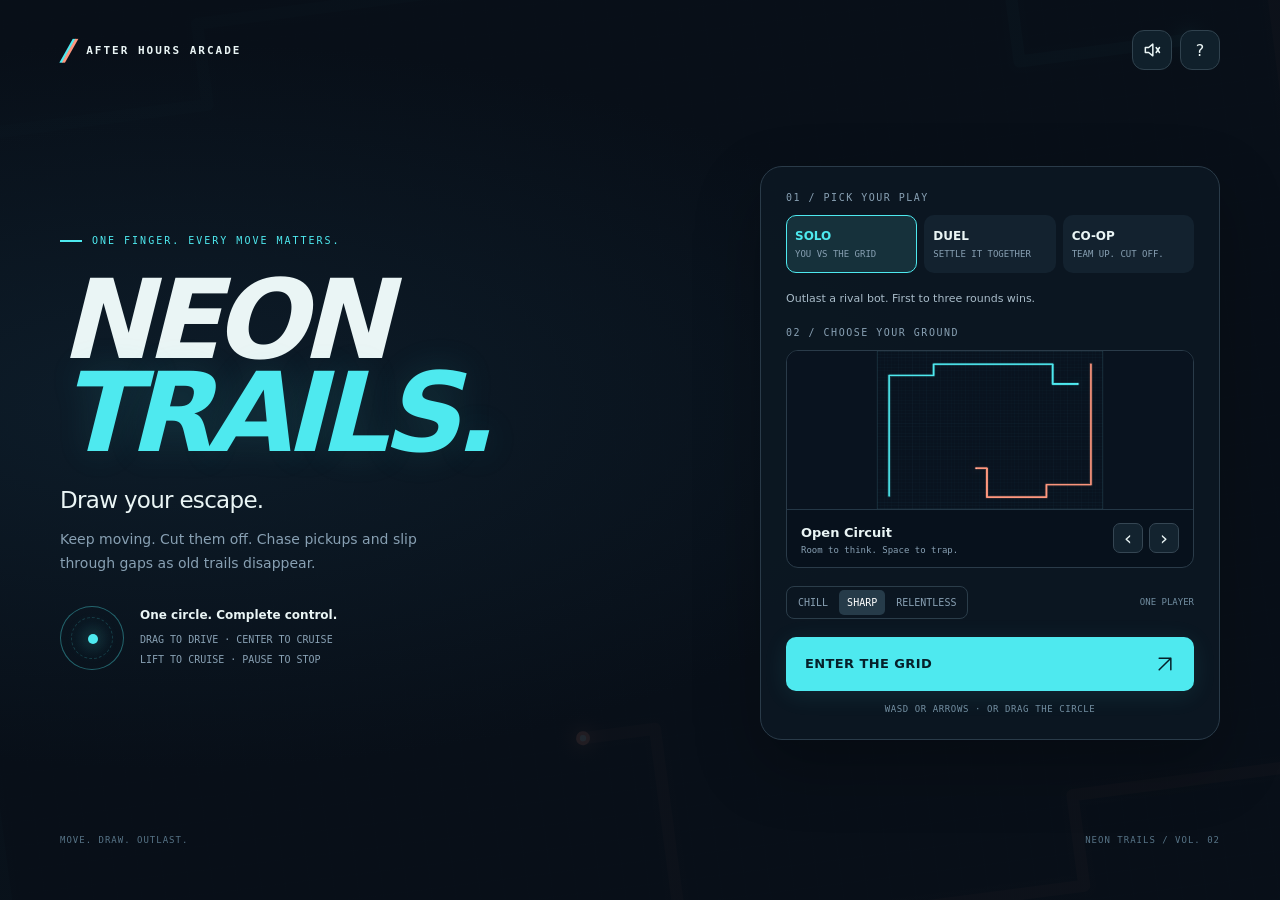
==== index.html @ 80fa31b5 "Replace waiting with continuous movement, finite trails and pickups Cruise at a nonzero minimum spee" ====
<!doctype html>
<html lang="en">
<head>
<meta charset="utf-8">
<meta name="viewport" content="width=device-width, initial-scale=1, viewport-fit=cover">
<meta name="theme-color" content="#080f18">
<meta name="apple-mobile-web-app-capable" content="yes">
<meta name="apple-mobile-web-app-status-bar-style" content="black-translucent">
<meta name="description" content="Draw your escape. One-finger neon trail battles for solo, face-to-face duels, and local co-op.">
<title>Neon Trails</title>
<style>
:root{color-scheme:dark;--bg:#080f18;--panel:#0c1723;--line:#243746;--ink:#eaf5f5;--muted:#88a0b3;--cyan:#4ee9ef;--coral:#ff977e;--mono:ui-monospace,SFMono-Regular,Consolas,monospace;--sans:Inter,ui-sans-serif,system-ui,-apple-system,BlinkMacSystemFont,"Segoe UI",sans-serif}
*{box-sizing:border-box}html,body{margin:0;width:100%;height:100%;overflow:hidden;overscroll-behavior:none;background:var(--bg);color:var(--ink);font-family:var(--sans)}button,input{font:inherit}button{cursor:pointer;border:0;color:inherit;-webkit-tap-highlight-color:transparent}button:focus-visible,input:focus-visible{outline:2px solid white;outline-offset:5px}button:disabled{cursor:default;opacity:.5}[hidden]{display:none!important}button svg{width:20px;height:20px;fill:none;stroke:currentColor;stroke-width:1.8;stroke-linecap:round;stroke-linejoin:round}#scene{position:fixed;inset:0;width:100%;height:100%;touch-action:none}#game,#game *,#scene{-webkit-user-select:none;user-select:none;-webkit-touch-callout:none}#game{position:fixed;inset:0;touch-action:none;pointer-events:none}button{touch-action:manipulation}.menu{position:fixed;inset:0;overflow:auto;padding:30px max(28px,calc((100vw - 1160px)/2));background:radial-gradient(ellipse at 13% 45%,#15314466,transparent 52%),linear-gradient(120deg,#080f18f5,#080f18d9)}.topbar,.brand,.top-actions,.row{display:flex;align-items:center;justify-content:space-between}.brand{justify-content:flex-start;gap:12px;font:600 11px var(--mono);letter-spacing:2px}.mark{display:inline-flex;color:var(--cyan);font:900 29px var(--sans);font-style:italic;letter-spacing:-8px;margin-right:9px}.mark i{color:var(--coral);font-style:inherit}.icon-button{width:40px;height:40px;display:grid;place-items:center;background:#10202b;border:1px solid #30424e;border-radius:12px}.top-actions{gap:8px}.menu-grid{display:grid;grid-template-columns:1fr 460px;gap:70px;align-items:center;min-height:calc(100dvh - 135px);padding:34px 0}.eyebrow{font:10px var(--mono);letter-spacing:2px;color:var(--cyan);display:flex;align-items:center;gap:10px}.eyebrow:before{content:"";width:22px;height:2px;background:currentColor}.intro h1{font-size:clamp(70px,8.6vw,116px);line-height:.84;letter-spacing:-7px;font-weight:900;font-style:italic;margin:28px 0}.intro h1 span{display:block;color:var(--cyan);text-shadow:0 0 36px #3ecfd322}.intro .lead{font-size:23px;letter-spacing:-.7px;margin:28px 0 12px}.intro .description{color:var(--muted);max-width:360px;font-size:14px;line-height:1.75}.control-lesson{margin-top:30px;display:flex;align-items:center;gap:16px}.mini-pad{width:64px;height:64px;position:relative;border:1px solid #4ee9ef60;border-radius:50%;background:radial-gradient(circle,#4ee9ef0a 20%,transparent 60%)}.mini-pad:before{content:"";position:absolute;inset:10px;border:1px dashed #4ee9ef30;border-radius:50%}.mini-pad:after{content:"";position:absolute;left:27px;top:27px;width:10px;height:10px;background:var(--cyan);box-shadow:0 0 15px #4ee9ef66;border-radius:50%}.control-lesson strong{display:block;font-size:12px;font-weight:600;margin-bottom:6px}.control-lesson span{font:10px var(--mono);color:var(--muted);line-height:1.6}.setup{border:1px solid #2a3b49;background:#0c1823d9;border-radius:22px;padding:25px;box-shadow:0 25px 65px #0004}.section-label{font:10px var(--mono);letter-spacing:1.5px;color:var(--muted);margin:0 0 12px}.modes{display:grid;grid-template-columns:repeat(3,1fr);gap:7px}.mode{padding:13px 8px;border-radius:10px;background:#13222f;border:1px solid transparent;text-align:left}.mode b{display:block;font-size:12px}.mode small{display:block;font:9px var(--mono);color:var(--muted);margin-top:6px}.mode[aria-pressed=true]{border-color:var(--cyan);background:#16313b}.mode[aria-pressed=true] b{color:var(--cyan)}.mode-description{height:31px;display:flex;align-items:center;color:#a9bcc9;font-size:11px;margin:10px 0 13px}.arena-card{border:1px solid #2a3b49;border-radius:12px;overflow:hidden;background:#07111c}.arena-preview{display:block;width:100%;height:158px}.arena-caption{border-top:1px solid #243746;padding:12px 14px;display:flex;align-items:center;justify-content:space-between}.arena-caption b{font-size:13px}.arena-caption small{display:block;font:9px var(--mono);color:var(--muted);margin-top:4px}.arena-nav{display:flex;gap:6px}.arena-nav button{width:30px;height:30px;border-radius:7px;border:1px solid #354653;background:#13232f;font-size:20px}.options{display:flex;align-items:center;justify-content:space-between;gap:12px;margin:18px 0}.options label{font:10px var(--mono);color:#b5c4cd;display:flex;align-items:center;gap:7px}.options input{accent-color:var(--cyan);width:16px;height:16px}.difficulty{display:flex;gap:3px;border:1px solid #2b3d4a;border-radius:8px;padding:3px}.difficulty button{padding:7px 8px;background:transparent;color:var(--muted);border-radius:5px;font:10px var(--mono)}.difficulty button[aria-pressed=true]{background:#263b49;color:white}.launch{width:100%;display:flex;align-items:center;justify-content:space-between;background:var(--cyan);color:#06202a;padding:17px 19px;border-radius:10px;font-size:13px;font-weight:800;letter-spacing:.4px;box-shadow:0 4px 25px #4ee9ef18}.launch:hover{background:#8af7f7}.launch span:last-child{font-size:21px;line-height:1}.setup-foot{margin:13px 0 0;text-align:center;color:#7490a3;font:9px var(--mono);letter-spacing:.6px}.menu-footer{display:flex;justify-content:space-between;color:#577487;font:9px var(--mono);letter-spacing:1px;padding-bottom:8px}.player-panel{position:absolute;pointer-events:none;transform-origin:center center;color:var(--player)}.player-top{position:absolute;left:20px;right:20px;top:12px;display:flex;align-items:center;justify-content:space-between;height:27px}.player-tag{font:700 11px var(--mono);border:1px solid currentColor;border-radius:7px;padding:6px 8px;box-shadow:0 0 16px color-mix(in srgb,var(--player) 8%,transparent)}.round-label{font:9px var(--mono);letter-spacing:1px;color:#839aaa}.score{font:700 14px var(--mono);letter-spacing:5px;color:#dce9ec}.player-status{position:absolute;text-align:center;font:9px var(--mono);letter-spacing:1px;color:#839bab;width:100%;left:0}.pad{position:absolute;border-radius:50%;border:1.5px solid color-mix(in srgb,var(--player) 50%,transparent);background:radial-gradient(circle,color-mix(in srgb,var(--player) 9%,#08121d) 0%,#09141fdf 67%);touch-action:none;pointer-events:auto;box-shadow:0 0 20px #0005}.pad:before{content:"";position:absolute;inset:12%;border:1px dashed color-mix(in srgb,var(--player) 26%,transparent);border-radius:50%}.pad:after{content:"";position:absolute;inset:39%;border:1px solid #ffffff15;border-radius:50%;background:#ffffff05}.pad.held{border-color:var(--player);box-shadow:0 0 25px color-mix(in srgb,var(--player) 12%,transparent)}.knob{position:absolute;left:50%;top:50%;width:34%;height:34%;margin-left:-17%;margin-top:-17%;border-radius:50%;border:1px solid color-mix(in srgb,var(--player) 75%,white);background:color-mix(in srgb,var(--player) 16%,#101c27);box-shadow:inset 0 0 15px #ffffff06;pointer-events:none;z-index:2}.knob:after{content:"";position:absolute;inset:43%;border-radius:50%;background:var(--player);box-shadow:0 0 10px var(--player)}.pad-label{position:absolute;width:100%;left:0;text-align:center;font:8px var(--mono);letter-spacing:1.5px;color:#637f91}.game-toolbar{position:absolute;display:flex;gap:5px;transform:translate(-50%,-50%);z-index:8;pointer-events:auto;padding:4px;background:#080f18;border:1px solid #243440;border-radius:12px}.game-toolbar .icon-button{width:31px;height:31px;background:#0c1722;border:0;border-radius:8px}.game-toolbar svg{width:16px;height:16px}.round-message{position:absolute;left:8%;width:84%;text-align:center;transform:translateY(-50%);background:#08121df0;border:1px solid #29414f;border-radius:15px;padding:18px 10px;box-shadow:0 12px 40px #0009}.round-message small{font:9px var(--mono);color:#8fa9b8;letter-spacing:2px}.round-message h2{font-size:clamp(22px,4vw,40px);letter-spacing:-1px;font-style:italic;line-height:1.1;margin:11px 0 8px;text-transform:uppercase}.round-message p{color:#b4c5ce;font-size:11px;line-height:1.5;margin:0}.ready{position:absolute;left:50%;transform:translate(-50%,-50%);width:180px;max-width:80%;padding:14px 10px;border-radius:10px;background:var(--player);color:#081720;font:700 11px var(--mono);pointer-events:auto}.overlay{position:fixed;inset:0;background:#040a12cf;backdrop-filter:blur(12px);display:flex;align-items:center;justify-content:center;padding:20px;z-index:20}.dialog{max-width:450px;width:100%;max-height:94dvh;overflow:auto;border:1px solid #304451;border-radius:20px;background:#0e1b28;padding:30px;box-shadow:0 25px 100px #0008}.dialog .eyebrow{font-size:9px}.dialog h2{font-size:35px;letter-spacing:-1px;margin:17px 0;font-style:italic}.dialog p{font-size:13px;color:#a2b8c6;line-height:1.7}.dialog .launch{margin-top:18px}.secondary{width:100%;padding:13px;background:transparent;border:1px solid #344754;border-radius:9px;margin-top:10px;color:#c5d5dd;font-size:12px}.help-controls{display:grid;grid-template-columns:1fr 1fr;gap:16px;margin:21px 0}.help-controls b{font:10px var(--mono);color:var(--cyan)}.help-controls p{font:11px/1.8 var(--mono);margin-top:7px}.help-rules{padding:15px 0;border-top:1px solid #2b3b48;border-bottom:1px solid #2b3b48}.toast{position:fixed;bottom:24px;left:50%;transform:translateX(-50%);z-index:30;padding:12px 18px;border:1px solid #314654;border-radius:10px;background:#0d1b27;color:#c9dce4;font-size:12px;pointer-events:none}
@media(max-width:850px){.menu{padding:20px 24px}.menu-grid{gap:30px;grid-template-columns:1fr 390px}.intro h1{font-size:76px}.intro .lead{font-size:20px}.setup{padding:20px}.brand{font-size:9px}}
@media(max-width:680px){.menu{padding:18px 18px calc(14px + env(safe-area-inset-bottom))}.menu-grid{display:block;padding:26px 0 20px;min-height:0}.intro h1{font-size:62px;line-height:.9;letter-spacing:-4px;margin:18px 0 10px}.intro h1 span{display:inline;margin-left:6px}.intro .lead{font-size:19px;margin:14px 0 7px}.intro .description{font-size:12px;line-height:1.6;margin:0;max-width:none}.intro .eyebrow{font-size:8px;letter-spacing:1.5px}.control-lesson{display:none}.setup{padding:18px;margin-top:23px;border-radius:16px}.arena-preview{height:120px}.mode{padding:11px 8px}.mode small{font-size:8px}.mode-description{margin:7px 0 10px;height:auto;min-height:25px}.section-label{font-size:9px}.options{margin:14px 0}.menu-footer{font-size:8px}.topbar .icon-button{width:34px;height:34px}.brand{letter-spacing:1.2px}.intro h1{white-space:nowrap}.dialog{padding:25px}.player-top{left:14px;right:14px}.round-label{font-size:8px}.score{font-size:12px;letter-spacing:3px}}
@media(max-width:370px){.intro h1{font-size:53px}.menu{padding-left:14px;padding-right:14px}.setup{padding:14px}.difficulty button{padding:6px}.options label{font-size:9px}.brand{font-size:8px}}
@media(prefers-reduced-motion:reduce){*{scroll-behavior:auto!important}}
@media(max-width:680px){.intro h1{font-size:clamp(43px,14vw,62px)}}
#safe-frame{position:fixed;top:env(safe-area-inset-top,0px);right:env(safe-area-inset-right,0px);bottom:env(safe-area-inset-bottom,0px);left:env(safe-area-inset-left,0px);pointer-events:none;visibility:hidden}
@media(max-width:680px){.menu{padding-top:max(18px,env(safe-area-inset-top,0px))}}
.player-panel{background:linear-gradient(#080f18b3,transparent 78px,transparent calc(100% - 44px),#080f18a8)}.player-top{filter:drop-shadow(0 1px 4px #000)}.pad{background:radial-gradient(circle,#0b202608,#08121d18);border-color:color-mix(in srgb,var(--player) 36%,transparent);box-shadow:none}.pad:before{border-color:color-mix(in srgb,var(--player) 18%,transparent)}.pad:after{background:transparent;border-color:#ffffff18}.pad.held{background:#08121d0a;box-shadow:0 0 24px color-mix(in srgb,var(--player) 7%,transparent)}.knob{background:color-mix(in srgb,var(--player) 12%,transparent);box-shadow:0 0 12px #08121d33}.pad-label{color:#a6c1cd90;text-shadow:0 1px 5px #000}.player-status{text-shadow:0 1px 5px #000}.mini-map{position:absolute;pointer-events:none}.round-message{z-index:3}.ready{z-index:4}
.knob{visibility:hidden}
</style>
</head>
<body>
<canvas id="scene" aria-label="Neon Trails game arena"></canvas>
<div id="safe-frame" aria-hidden="true"></div>
<main class="menu" id="menu">
  <header class="topbar"><div class="brand"><span class="mark">/<i>/</i></span> AFTER HOURS ARCADE</div><div class="top-actions"><button class="icon-button" id="sound-menu" aria-label="Turn sound on"></button><button class="icon-button" id="help-open" aria-label="How to play">?</button></div></header>
  <div class="menu-grid">
    <section class="intro"><div class="eyebrow">ONE FINGER. EVERY MOVE MATTERS.</div><h1>NEON<span>TRAILS.</span></h1><p class="lead">Draw your escape.</p><p class="description">Keep moving. Cut them off. Chase pickups and slip through gaps as old trails disappear.</p><div class="control-lesson"><div class="mini-pad" aria-hidden="true"></div><div><strong>One circle. Complete control.</strong><span>DRAG TO DRIVE · CENTER TO CRUISE<br>LIFT TO CRUISE · PAUSE TO STOP</span></div></div></section>
    <section class="setup" aria-label="Set up a match"><p class="section-label">01 / PICK YOUR PLAY</p><div class="modes" role="group" aria-label="Game mode"><button class="mode" data-mode="solo" aria-pressed="true"><b>SOLO</b><small>YOU VS THE GRID</small></button><button class="mode" data-mode="duel" aria-pressed="false"><b>DUEL</b><small>SETTLE IT TOGETHER</small></button><button class="mode" data-mode="coop" aria-pressed="false"><b>CO-OP</b><small>TEAM UP. CUT OFF.</small></button></div><p class="mode-description" id="mode-description">Outlast a rival bot. First to three rounds wins.</p><p class="section-label">02 / CHOOSE YOUR GROUND</p><div class="arena-card"><canvas class="arena-preview" id="arena-preview" aria-label="Selected arena preview"></canvas><div class="arena-caption"><div><b id="arena-name">Open Circuit</b><small id="arena-detail">Room to think. Space to trap.</small></div><div class="arena-nav"><button id="map-prev" aria-label="Previous arena">‹</button><button id="map-next" aria-label="Next arena">›</button></div></div></div><div class="options"><div class="difficulty" role="group" aria-label="Bot difficulty"><button data-difficulty="easy" aria-pressed="false">CHILL</button><button data-difficulty="normal" aria-pressed="true">SHARP</button><button data-difficulty="hard" aria-pressed="false">RELENTLESS</button></div><label id="tabletop-option" hidden><input type="checkbox" id="tabletop" checked> FACE TO FACE</label><span id="solo-hint" style="font:9px var(--mono);color:#718da0">ONE PLAYER</span></div><button class="launch" id="start"><span id="start-label">ENTER THE GRID</span><svg aria-hidden="true" viewBox="0 0 24 24"><path d="M5 19 19 5M5 5h14v14"/></svg></button><p class="setup-foot" id="setup-foot">WASD OR ARROWS · OR DRAG THE CIRCLE</p></section>
  </div><footer class="menu-footer"><span>MOVE. DRAW. OUTLAST.</span><span>NEON TRAILS / VOL. 02</span></footer>
</main>
<div id="game" hidden><div id="panels"></div><div class="game-toolbar" id="game-toolbar" data-ui><button class="icon-button" id="pause-button" aria-label="Pause game"></button><button class="icon-button" id="sound-game" aria-label="Turn sound on"></button><button class="icon-button" id="fullscreen" aria-label="Toggle fullscreen"></button></div></div>
<div class="overlay" id="pause" hidden><section class="dialog" role="dialog" aria-modal="true" aria-labelledby="pause-title"><div class="eyebrow">THE GRID CAN WAIT.</div><h2 id="pause-title">Take a breath.</h2><p>Your round is paused. Place a fresh finger on the circle when you return.</p><button class="launch" id="resume">BACK TO THE GRID <svg aria-hidden="true" viewBox="0 0 24 24"><path d="M5 19 19 5M5 5h14v14"/></svg></button><button class="secondary" id="restart">Restart match</button><button class="secondary" id="home">Return to menu</button></section></div>
<div class="overlay" id="help" hidden><section class="dialog" role="dialog" aria-modal="true" aria-labelledby="help-title"><div class="eyebrow">A LITTLE ROOM TO MANEUVER.</div><h2 id="help-title">Make your own way.</h2><p>Guide your glowing particle through the grid. Every line you leave is solid. Hit a trail, an obstacle, another rider, or the closing boundary and you're out.</p><div class="help-controls"><div><b>ONE FINGER</b><p>Touch the circle.<br>Drag toward your direction.<br>Farther out = faster.<br>Center or release = keep cruising.<br>Use pause to stop the game.</p></div><div><b>KEYBOARD</b><p>P1 · WASD<br>P2 · Arrow keys<br>Solo · either set<br>P or Escape · pause</p></div></div><p class="help-rules">Turns follow a small, smooth arc. Particles never stop during a round. Your trail has a limited length: its tail disappears as you move, reopening routes. The boundary only starts closing after 40 seconds. Keep an escape route toward the center.</p><p><b>Pickups affect whoever collects them.</b> L+ adds 180 to your trail; L- removes 180 (limits: 180–1100). S+ boosts speed by 35%; S- reduces it by 30% for 10 seconds. Speed effects replace each other; another pickup refreshes the timer. Pickups return after 5 seconds. Your trail and speed reset each round.</p><p>First team to three round wins. Simultaneous crashes are a draw. In co-op, at least one teammate must survive both bots. All trails are solid, including your teammate's.</p><p>Each view fills its half of the screen. Your particle stays under your finger inside the circle as the larger arena scrolls around it. At the edge of the circle, it stays inside and moves at maximum speed. The corner radar shows the full map, every trail and your camera window. Face-to-face rotates the views, centered controls and radar toward opposite ends of the phone. Turn it off for side-by-side keyboard play. Arenas rotate between rounds.</p><button class="launch" id="help-close">GOT IT. LET'S GO. <svg aria-hidden="true" viewBox="0 0 24 24"><path d="M5 19 19 5M5 5h14v14"/></svg></button></section></div>
<div class="toast" id="toast" hidden></div>
<script>
(() => {
  'use strict';
  const $ = id => document.getElementById(id);
  const canvas = $('scene'), ctx = canvas.getContext('2d', {alpha:false});
  const W = 1536, H = 1152, R = 7, TRAIL = 12, CELL = 32, STEP = 1/120, SPEED = 180;
  const BASE_LENGTH=520, MIN_LENGTH=180, MAX_LENGTH=1100, CLOSE_AT=40;
  const PICKUPS={long:{label:'LONGER TRAIL',icon:'L+',color:'#8ff0aa'},short:{label:'SHORTER TRAIL',icon:'L-',color:'#e1a0ff'},fast:{label:'SPEED UP',icon:'S+',color:'#ffe18b'},slow:{label:'SLOW DOWN',icon:'S-',color:'#82b8ff'}};
  const COLORS = ['#4ee9ef','#ff977e','#ba9aff','#f1cf7d'];
  const clamp = (v,a,b) => Math.max(a,Math.min(b,v));
  const angleDelta = (a,b) => Math.atan2(Math.sin(b-a),Math.cos(b-a));
  const reducedMotion = matchMedia('(prefers-reduced-motion: reduce)').matches;
  const nativeTouch = 'ontouchstart' in window;
  const maps = [
    {name:'Open Circuit',detail:'Room to think. Space to trap.',obstacles:[]},
    {name:'The Divide',detail:'Two pillars. A tempting shortcut.',obstacles:[{x:244,y:158,w:62,h:164},{x:414,y:158,w:62,h:164}]},
    {name:'Cross Current',detail:'Four corners. Keep the center open.',obstacles:[{x:186,y:116,w:88,h:46},{x:446,y:116,w:88,h:46},{x:186,y:318,w:88,h:46},{x:446,y:318,w:88,h:46}]}
  ].map(map=>({...map,obstacles:map.obstacles.map(r=>({x:r.x*W/720,y:r.y*H/480,w:r.w*W/720,h:r.h*H/480}))}));
  const icons = {
    pause:'<svg viewBox="0 0 24 24"><path d="M8 5v14M16 5v14"/></svg>',
    home:'<svg viewBox="0 0 24 24"><path d="M3 11l9-8 9 8M6 10v11h12V10M10 21v-7h4v7"/></svg>',
    sound:'<svg viewBox="0 0 24 24"><path d="M4 9h4l5-4v14l-5-4H4zM17 8q5 4 0 8"/></svg>',
    muted:'<svg viewBox="0 0 24 24"><path d="M4 9h4l5-4v14l-5-4H4zM17 9l4 6m0-6-4 6"/></svg>',
    full:'<svg viewBox="0 0 24 24"><path d="M8 4H4v4m12-4h4v4M4 16v4h4m12-4v4h-4"/></svg>'
  };
  let selectedMode='solo', selectedMap=0, difficulty='normal', screen='menu', game=null;
  let views=[], ui=[], width=innerWidth, height=innerHeight, lastTime=0, accumulator=0, hudClock=0;
  let soundOn=false, audioContext, toastTime=0, helpReturn=null;
  try {soundOn=localStorage.getItem('neon-trails-sound')==='true';} catch (_) {}
  const keys=new Set();
  const inputs=[0,1].map(()=>({x:0,y:0,aimX:0,aimY:0,touch:null,pointer:null}));
  let trailCanvas=document.createElement('canvas'), trailCtx=trailCanvas.getContext('2d');
  trailCanvas.width=W;trailCanvas.height=H;
  function rounded(c,x,y,w,h,r=8){c.beginPath();c.roundRect(x,y,w,h,r);}
  function audio(kind){
    if(!soundOn)return;
    try {
      audioContext ||= new (window.AudioContext||window.webkitAudioContext)();
      if(audioContext.state==='suspended')audioContext.resume().catch(()=>{});
      const values={start:[340,640,.14],crash:[135,38,.3],win:[440,880,.25],tap:[290,350,.055]};
      const [from,to,duration]=values[kind];
      const o=audioContext.createOscillator(), g=audioContext.createGain();
      o.type=kind==='crash'?'triangle':'sine';o.frequency.setValueAtTime(from,audioContext.currentTime);o.frequency.exponentialRampToValueAtTime(to,audioContext.currentTime+duration);
      g.gain.setValueAtTime(.045,audioContext.currentTime);g.gain.exponentialRampToValueAtTime(.001,audioContext.currentTime+duration);o.connect(g);g.connect(audioContext.destination);o.start();o.stop(audioContext.currentTime+duration);
    } catch (_) {}
  }
  function updateSound(){for(const id of ['sound-menu','sound-game']){$(id).innerHTML=icons[soundOn?'sound':'muted'];$(id).setAttribute('aria-label',soundOn?'Turn sound off':'Turn sound on');}}
  function toggleSound(){soundOn=!soundOn;try{localStorage.setItem('neon-trails-sound',String(soundOn));}catch(_){}updateSound();if(soundOn)audio('tap');}
  function distanceToSegment(px,py,ax,ay,bx,by){const dx=bx-ax,dy=by-ay;const t=clamp(((px-ax)*dx+(py-ay)*dy)/(dx*dx+dy*dy||1),0,1);return Math.hypot(px-ax-dx*t,py-ay-dy*t);}
  function orient(ax,ay,bx,by,cx,cy){return (bx-ax)*(cy-ay)-(by-ay)*(cx-ax);}
  function segmentDistance(ax,ay,bx,by,cx,cy,dx,dy){
    const o1=orient(ax,ay,bx,by,cx,cy),o2=orient(ax,ay,bx,by,dx,dy),o3=orient(cx,cy,dx,dy,ax,ay),o4=orient(cx,cy,dx,dy,bx,by);
    if(o1*o2<0&&o3*o4<0)return 0;
    return Math.min(distanceToSegment(ax,ay,cx,cy,dx,dy),distanceToSegment(bx,by,cx,cy,dx,dy),distanceToSegment(cx,cy,ax,ay,bx,by),distanceToSegment(dx,dy,ax,ay,bx,by));
  }
  function segmentRect(ax,ay,bx,by,rect,padding=0){
    let lo=0,hi=1;const starts=[ax,ay],deltas=[bx-ax,by-ay],mins=[rect.x-padding,rect.y-padding],maxs=[rect.x+rect.w+padding,rect.y+rect.h+padding];
    for(let i=0;i<2;i++){if(Math.abs(deltas[i])<1e-9){if(starts[i]<mins[i]||starts[i]>maxs[i])return false;}else{let a=(mins[i]-starts[i])/deltas[i],b=(maxs[i]-starts[i])/deltas[i];lo=Math.max(lo,Math.min(a,b));hi=Math.min(hi,Math.max(a,b));if(lo>hi)return false;}}return true;
  }
  function buckets(ax,ay,bx,by,pad=0){const result=[];for(let y=Math.floor((Math.min(ay,by)-pad)/CELL);y<=Math.floor((Math.max(ay,by)+pad)/CELL);y++)for(let x=Math.floor((Math.min(ax,bx)-pad)/CELL);x<=Math.floor((Math.max(ax,bx)+pad)/CELL);x++)result.push(x+','+y);return result;}
  function addTrail(rider,x,y){
    const ax=rider.trailX,ay=rider.trailY;
    const segment={ax,ay,bx:x,by:y,owner:rider.id,distance:rider.distance,start:rider.distance-Math.hypot(x-ax,y-ay)};
    segment.keys=buckets(ax,ay,x,y);
    for(const key of segment.keys){if(!game.hash.has(key))game.hash.set(key,[]);game.hash.get(key).push(segment);}
    rider.segments.push(segment);rider.trailX=x;rider.trailY=y;game.segmentCount++;game.trailsDirty=true;
  }
  function trimTrail(rider){
    const cutoff=rider.distance-rider.trailLength;
    while(rider.segments.length&&rider.segments[0].distance<=cutoff){
      const old=rider.segments.shift();
      for(const key of old.keys){const bucket=game.hash.get(key);if(!bucket)continue;const at=bucket.indexOf(old);if(at>=0)bucket.splice(at,1);if(!bucket.length)game.hash.delete(key);}
      game.segmentCount--;game.trailsDirty=true;
    }
    const first=rider.segments[0];
    if(first&&first.start<cutoff){const f=(cutoff-first.start)/(first.distance-first.start);first.ax+=(first.bx-first.ax)*f;first.ay+=(first.by-first.ay)*f;first.start=cutoff;game.trailsDirty=true;}
  }
  function refreshTrails(){
    if(!game.trailsDirty)return;
    trailCtx.clearRect(0,0,W,H);trailCtx.lineCap='round';trailCtx.lineJoin='round';
    for(const r of game.riders){if(!r.segments.length)continue;
      trailCtx.beginPath();trailCtx.moveTo(r.segments[0].ax,r.segments[0].ay);for(const seg of r.segments)trailCtx.lineTo(seg.bx,seg.by);
      trailCtx.strokeStyle=COLORS[r.id]+'20';trailCtx.lineWidth=TRAIL+12;trailCtx.stroke();
      trailCtx.strokeStyle=COLORS[r.id];trailCtx.lineWidth=TRAIL;trailCtx.stroke();
      trailCtx.strokeStyle='#efffff90';trailCtx.lineWidth=3;trailCtx.stroke();
    }game.trailsDirty=false;
  }
  function pickupSafe(x,y){
    return !wallHit(null,x,y,x,y,game.inset+32)&&!game.map.obstacles.some(r=>segmentRect(x,y,x,y,r,28))&&!trailHit({id:-1,distance:0},x,y,x,y,24)&&game.riders.every(r=>!r.alive||Math.hypot(x-r.x,y-r.y)>60)&&game.pickups.every(p=>Math.hypot(x-p.x,y-p.y)>70);
  }
  function spawnPickup(type,preferred){
    for(let i=0;i<80;i++){const n=game.inset+50,x=i===0&&preferred?preferred.x:n+Math.random()*(W-2*n),y=i===0&&preferred?preferred.y:n+Math.random()*(H-2*n);if(pickupSafe(x,y)){game.pickups.push({type,x,y});return true;}}
    return false;
  }
  function seedPickups(){
    game.pickups=[];game.pickupQueue=[];
    const spots=[[.29,.64],[.26,.33],[.67,.73],[.56,.49]];
    Object.keys(PICKUPS).forEach((type,i)=>{const [x,y]=spots[i];for(const flip of [false,true])if(!spawnPickup(type,{x:(flip?1-x:x)*W,y:(flip?1-y:y)*H}))game.pickupQueue.push({type,at:2});});
  }
  function applyPickup(r,type){
    if(type==='long'||type==='short'){r.trailLength=clamp(r.trailLength+(type==='long'?180:-180),MIN_LENGTH,MAX_LENGTH);trimTrail(r);game.space=null;}
    else {r.speedFactor=type==='fast'?1.35:.7;r.speedUntil=game.time+10;}
    r.pickupNotice=PICKUPS[type].label;r.noticeUntil=game.time+2.5;audio('tap');
  }
  function updatePickups(proposals){
    for(let i=game.pickups.length-1;i>=0;i--){const p=game.pickups[i];
      const collectors=proposals.filter(m=>m.rider.alive&&distanceToSegment(p.x,p.y,m.ax,m.ay,m.x,m.y)<=R+15).sort((a,b)=>Math.hypot(a.x-p.x,a.y-p.y)-Math.hypot(b.x-p.x,b.y-p.y));
      if(collectors.length){applyPickup(collectors[0].rider,p.type);game.pickups.splice(i,1);game.pickupQueue.push({type:p.type,at:game.time+5});}
      else if(wallHit(null,p.x,p.y,p.x,p.y,game.inset+20)){game.pickups.splice(i,1);game.pickupQueue.push({type:p.type,at:game.time+1});}
    }
    for(let i=game.pickupQueue.length-1;i>=0;i--){const q=game.pickupQueue[i];if(game.time>=q.at){if(spawnPickup(q.type))game.pickupQueue.splice(i,1);else q.at=game.time+2;}}
  }
  function trailHit(rider,ax,ay,bx,by,padding=R+TRAIL/2){
    const visited=new Set();
    for(const key of buckets(ax,ay,bx,by,padding))for(const segment of game.hash.get(key)||[]){
      if(visited.has(segment))continue;visited.add(segment);
      if(segment.owner===rider.id&&rider.distance-segment.distance<23)continue;
      if(segmentDistance(ax,ay,bx,by,segment.ax,segment.ay,segment.bx,segment.by)<=padding)return true;
    }return false;
  }
  function insetAt(time){return Math.max(0,(time-CLOSE_AT)*5.25*H/480);}
  function wallHit(rider,ax,ay,bx,by,inset=game.inset){
    if(bx<R+inset||bx>W-R-inset||by<R+inset||by>H-R-inset)return true;
    return game.map.obstacles.some(rect=>segmentRect(ax,ay,bx,by,rect,R));
  }
  function makeRider(id,x,y,angle,bot,team){return {id,x,y,angle,bot,team,alive:true,trailX:x,trailY:y,distance:0,speed:0,segments:[],trailLength:BASE_LENGTH,speedFactor:1,speedUntil:0,pickupNotice:'',noticeUntil:0,aiTimer:0,aiAngle:angle,aiSpeed:1,crash:''};}
  function startMatch(){
    clearInputs();
    game={mode:selectedMode,startMap:selectedMap,faceToFace:selectedMode!=='solo'&&$('tabletop').checked,difficulty,scores:[0,0],round:0,humanCount:selectedMode==='solo'?1:2,particles:[],ready:new Set(),winner:null,matchEnded:false};
    $('menu').hidden=true;$('game').hidden=false;$('pause').hidden=true;$('help').hidden=true;
    buildPanels();startRound();layout();window.getSelection()?.removeAllRanges();
  }
  function startRound(){
    clearInputs();game.round++;game.time=0;game.countdown=3;game.inset=0;game.phase='countdown';game.map=maps[(game.startMap+game.round-1)%maps.length];game.hash=new Map();game.segmentCount=0;game.trailsDirty=true;game.space=null;game.spaceTime=-1;game.particles=[];game.ready.clear();game.winner=null;game.reason='';
    trailCtx.clearRect(0,0,W,H);
    game.riders=game.mode==='coop'?[makeRider(0,126,342,-.45,false,0),makeRider(1,126,138,.45,false,0),makeRider(2,594,138,Math.PI-.45,true,1),makeRider(3,594,342,Math.PI+.45,true,1)]:[makeRider(0,138,336,-.5,false,0),makeRider(1,582,144,Math.PI-.5,game.mode==='solo',1)];
    for(const r of game.riders){r.x=r.trailX=r.x*W/720;r.y=r.trailY=r.y*H/480;}
    seedPickups();screen='playing';lastTime=performance.now();accumulator=0;updateHUD();audio('start');
  }
  function readInput(id){
    const input=inputs[id];let x=input.x,y=input.y;
    const codes=id===0?['KeyA','KeyD','KeyW','KeyS']:['ArrowLeft','ArrowRight','ArrowUp','ArrowDown'];
    let kx=Number(keys.has(codes[1]))-Number(keys.has(codes[0])),ky=Number(keys.has(codes[3]))-Number(keys.has(codes[2]));
    if(game.mode==='solo'){kx+=Number(keys.has('ArrowRight'))-Number(keys.has('ArrowLeft'));ky+=Number(keys.has('ArrowDown'))-Number(keys.has('ArrowUp'));}
    if(kx||ky){const n=Math.hypot(kx,ky);x=kx/n;y=ky/n;}
    return {x,y,magnitude:Math.min(1,Math.hypot(x,y))};
  }
  function openSpace(){
    if(game.space&&game.time-game.spaceTime<.4)return game.space;
    const size=24,cols=W/size,rows=H/size,labels=new Int16Array(cols*rows).fill(-1),areas=[];
    const probe={id:-1,distance:0},inset=insetAt(game.time+2);
    for(let i=0;i<labels.length;i++){
      const x=(i%cols+.5)*size,y=(Math.floor(i/cols)+.5)*size;
      if(!wallHit(probe,x,y,x,y,inset)&&!trailHit(probe,x,y,x,y,R+TRAIL/2+4))labels[i]=-2;
    }
    for(let i=0;i<labels.length;i++)if(labels[i]===-2){
      const label=areas.length,queue=[i];labels[i]=label;
      for(let head=0;head<queue.length;head++){
        const at=queue[head],x=at%cols,y=Math.floor(at/cols);
        for(const next of [x>0?at-1:-1,x<cols-1?at+1:-1,y>0?at-cols:-1,y<rows-1?at+cols:-1])if(next>=0&&labels[next]===-2){labels[next]=label;queue.push(next);}
      }areas.push(queue.length);
    }
    game.spaceTime=game.time;return game.space={labels,areas,cols,size};
  }
  function botControl(rider,dt){
    rider.aiTimer-=dt;
    if(rider.aiTimer<=0){
      const settings={easy:{interval:.27,horizon:100,error:.2},normal:{interval:.15,horizon:148,error:.04},hard:{interval:.1,horizon:185,error:0}}[game.difficulty];
      rider.aiTimer=settings.interval;
      let bestScore=-Infinity,bestAngle=rider.angle,bestClear=0;
      const space=openSpace(),futureInset=insetAt(game.time+2);
      for(const offset of [0,.38,-.38,.78,-.78,1.25,-1.25,1.85,-1.85,2.6,-2.6]){
        const targetAngle=rider.angle+offset;let x=rider.x,y=rider.y,a=rider.angle,clear=0;
        for(let n=0;n<Math.ceil(settings.horizon/7);n++){
          a+=clamp(angleDelta(a,targetAngle),-7/19,7/19);
          const nx=x+Math.cos(a)*7,ny=y+Math.sin(a)*7;
          const arrival=(n+1)*7/(SPEED*.94);
          const traffic=game.riders.some(other=>{
            if(other===rider||!other.alive)return false;
            const ahead=Math.min(arrival,.7),ox=other.x+Math.cos(other.angle)*other.speed*ahead,oy=other.y+Math.sin(other.angle)*other.speed*ahead;
            return Math.hypot(nx-other.x,ny-other.y)<18||Math.hypot(nx-ox,ny-oy)<22;
          });
          if(wallHit(rider,x,y,nx,ny,futureInset)||trailHit(rider,x,y,nx,ny,R+TRAIL/2+2)||traffic)break;
          x=nx;y=ny;clear+=7;
        }
        const margin=Math.min(x-futureInset,W-futureInset-x,y-futureInset,H-futureInset-y);
        const cell=clamp(Math.floor(y/space.size),0,H/space.size-1)*space.cols+clamp(Math.floor(x/space.size),0,space.cols-1);
        const area=space.areas[space.labels[cell]]||0;
        const score=clear+Math.sqrt(area)*5*Math.min(1,clear/42)+Math.min(80,margin)*.2-Math.hypot(x-W/2,y-H/2)*.08-Math.abs(offset)*5+(Math.random()-.5)*settings.error*40;
        if(score>bestScore){bestScore=score;bestAngle=targetAngle;bestClear=clear;}
      }
      rider.aiAngle=bestAngle;
      rider.aiSpeed=bestClear<42?0:game.difficulty==='easy'?.78:.94;
    }
    return {angle:rider.aiAngle,magnitude:rider.aiSpeed};
  }
  function crash(rider,reason){
    if(!rider.alive)return;rider.alive=false;rider.speed=0;rider.crash=reason;
    const n=reducedMotion?7:24;
    for(let i=0;i<n;i++){const a=Math.random()*Math.PI*2,s=30+Math.random()*105;game.particles.push({x:rider.x,y:rider.y,vx:Math.cos(a)*s,vy:Math.sin(a)*s,life:.35+Math.random()*.6,color:COLORS[rider.id]});}
    audio('crash');
  }
  function finishRound(winner){
    game.winner=winner;if(winner!==null)game.scores[winner]++;
    game.matchEnded=game.scores.some(s=>s>=3)||game.round>=9;
    screen=game.matchEnded?'matchover':'roundover';clearInputs();game.ready.clear();
    if(game.matchEnded)game.matchWinner=game.scores[0]===game.scores[1]?null:game.scores[0]>game.scores[1]?0:1;
    if(winner!==null)audio('win');updateHUD();
  }
  function step(dt){
    if(screen!=='playing'||!game)return;
    for(const p of game.particles){p.x+=p.vx*dt;p.y+=p.vy*dt;p.life-=dt;}game.particles=game.particles.filter(p=>p.life>0);
    if(game.phase==='countdown'){game.countdown-=dt;if(game.countdown<=0){game.phase='live';audio('start');}return;}
    game.time+=dt;game.inset=insetAt(game.time);
    const proposals=[];
    for(const r of game.riders){if(game.time>=r.speedUntil)r.speedFactor=1;trimTrail(r);}
    for(const rider of game.riders){
      if(!rider.alive)continue;
      const control=rider.bot?botControl(rider,dt):readInput(rider.id);
      const magnitude=control.magnitude;
      const speed=SPEED*(.65+.35*magnitude)*rider.speedFactor;
      if(rider.bot||magnitude>.001){const target=rider.bot?control.angle:Math.atan2(control.y,control.x);rider.angle+=clamp(angleDelta(rider.angle,target),-speed/19*dt,speed/19*dt);}
      rider.speed=speed;
      const x=rider.x+Math.cos(rider.angle)*speed*dt,y=rider.y+Math.sin(rider.angle)*speed*dt;
      let reason='';if(wallHit(rider,rider.x,rider.y,x,y))reason='The boundary or an obstacle caught you.';else if(trailHit(rider,rider.x,rider.y,x,y))reason='A trail cut off your route.';
      proposals.push({rider,ax:rider.x,ay:rider.y,x,y,reason});
    }
    // Resolve all riders against the same frame, so neither player moves first.
    for(let i=0;i<proposals.length;i++)for(let j=i+1;j<proposals.length;j++){
      const a=proposals[i],b=proposals[j];
      if(distanceToSegment(0,0,a.rider.x-b.rider.x,a.rider.y-b.rider.y,a.x-b.x,a.y-b.y)<=R*2){a.reason=b.reason='Head-on collision.';}
    }
    for(const move of proposals){const r=move.rider;r.distance+=Math.hypot(move.x-r.x,move.y-r.y);r.x=move.x;r.y=move.y;
      if(Math.hypot(r.x-r.trailX,r.y-r.trailY)>=2.5)addTrail(r,r.x,r.y);
      trimTrail(r);if(move.reason)crash(r,move.reason);
    }
    updatePickups(proposals);
    const aliveTeams=new Set(game.riders.filter(r=>r.alive).map(r=>r.team));
    if(aliveTeams.size<=1)finishRound(aliveTeams.size?[...aliveTeams][0]:null);
  }
  function ready(id){
    if(screen!=='roundover'&&screen!=='matchover')return;game.ready.add(id);updateHUD();
    if(game.ready.size===game.humanCount){if(game.matchEnded)startMatch();else startRound();}
  }
  function releaseInput(id){
    const input=inputs[id],pointer=input.pointer,control=ui[id]?.pad;
    input.x=input.y=input.aimX=input.aimY=0;input.touch=input.pointer=null;
    if(control){ui[id].knob.style.transform='';control.classList.remove('held');}
    if(pointer!==null&&control)try{if(control.hasPointerCapture(pointer))control.releasePointerCapture(pointer);}catch(_){}
  }
  function clearInputs(){keys.clear();for(let id=0;id<inputs.length;id++)releaseInput(id);}
  function movePad(id,point){
    const controls=ui[id],bounds=controls.pad.getBoundingClientRect(),radius=padTravel(views[id],bounds.width);
    const dx=(point.clientX-bounds.left-bounds.width/2)/radius,dy=(point.clientY-bounds.top-bounds.height/2)/radius;
    const rotation=views[id]?.rotation||0,c=Math.cos(rotation),s=Math.sin(rotation);
    let x=dx*c+dy*s,y=-dx*s+dy*c;const raw=Math.hypot(x,y),length=Math.min(1,raw);
    if(raw>0){x/=raw;y/=raw;}
    const magnitude=length<=.16?0:(length-.16)/.84;
    inputs[id].x=x*magnitude;inputs[id].y=y*magnitude;
    inputs[id].aimX=x*length;inputs[id].aimY=y*length;
    controls.knob.style.transform='translate('+(x*length*radius)+'px,'+(y*length*radius)+'px)';
    controls.pad.classList.add('held');
  }
  function syncTouches(event){
    const active=new Map(Array.from(event.touches,t=>[t.identifier,t]));
    const started=new Set(event.type==='touchstart'?Array.from(event.changedTouches,t=>t.identifier):[]);
    for(let id=0;id<inputs.length;id++){
      const input=inputs[id];if(started.has(input.touch))releaseInput(id);
      if(input.touch!==null){const t=active.get(input.touch);if(t)movePad(id,t);else releaseInput(id);}
    }
    if(event.type!=='touchstart'||screen!=='playing')return;
    for(const touch of Array.from(event.changedTouches))for(let id=0;id<ui.length;id++){
      if(ui[id].pad.contains(touch.target)&&inputs[id].touch===null&&inputs[id].pointer===null){inputs[id].touch=touch.identifier;movePad(id,touch);}
    }
  }
  function releasePointer(event){for(let id=0;id<inputs.length;id++)if(inputs[id].pointer===event.pointerId&&(event.type!=='lostpointercapture'||event.target===ui[id]?.pad))releaseInput(id);}
  function buildPanels(){
    $('panels').replaceChildren();ui=[];
    for(let id=0;id<game.humanCount;id++){
      const panel=document.createElement('section');panel.className='player-panel';panel.style.setProperty('--player',COLORS[id]);panel.setAttribute('aria-label','Player '+(id+1)+' view');
      panel.innerHTML='<header class="player-top"><span class="player-tag">P'+(id+1)+'</span><span class="round-label"></span><span class="score"></span></header><div class="mini-map" role="img" aria-label="Player '+(id+1)+' minimap: whole arena, trails, particles and camera view"></div><div class="player-status"></div><div class="pad" role="group" aria-label="Player '+(id+1)+' steering circle"><div class="knob"></div></div><div class="pad-label">CENTER TO CRUISE</div><div class="round-message" hidden><small></small><h2></h2><p></p></div><button class="ready" data-ui hidden>READY FOR NEXT ROUND</button>';
      $('panels').append(panel);
      const control={panel,header:panel.querySelector('.player-top'),minimap:panel.querySelector('.mini-map'),pad:panel.querySelector('.pad'),knob:panel.querySelector('.knob'),caption:panel.querySelector('.pad-label'),round:panel.querySelector('.round-label'),score:panel.querySelector('.score'),status:panel.querySelector('.player-status'),message:panel.querySelector('.round-message'),ready:panel.querySelector('.ready')};ui.push(control);
      control.pad.addEventListener('pointerdown',event=>{
        if((nativeTouch&&event.pointerType==='touch')||event.button!==0||screen!=='playing'||inputs[id].pointer!==null||inputs[id].touch!==null)return;
        event.preventDefault();inputs[id].pointer=event.pointerId;try{control.pad.setPointerCapture(event.pointerId);}catch(_){}movePad(id,event);
      });
      control.ready.addEventListener('click',()=>ready(id));
    }
  }
  function makeViews(w,h,humanCount,faceToFace){
    if(humanCount===1)return [{cx:w/2,cy:h/2,w,h,rotation:0,id:0}];
    if(h>=w)return [0,1].map(id=>({cx:w/2,cy:h*(id+.5)/2,w,h:h/2,rotation:faceToFace&&id===0?Math.PI:0,id}));
    if(faceToFace)return [0,1].map(id=>({cx:w*(id+.5)/2,cy:h/2,w:h,h:w/2,rotation:id===0?Math.PI/2:-Math.PI/2,id}));
    return [0,1].map(id=>({cx:w*(id+.5)/2,cy:h/2,w:w/2,h,rotation:0,id}));
  }
  function boardFor(view){
    const padSize=clamp(Math.min(view.w,view.h)*.3,88,132);
    // Keep the world larger than every viewport, including unusually wide screens.
    const scale=Math.max(Math.min(view.w,view.h)/420,view.w/(W*.8),view.h/(H*.8));
    return {x:0,y:0,w:view.w,h:view.h,scale,padSize,padX:view.w/2,padY:view.h/2};
  }
  function safeFor(view,safe){
    const c=Math.cos(view.rotation),s=Math.sin(view.rotation),pw=Math.abs(c)*view.w+Math.abs(s)*view.h,ph=Math.abs(s)*view.w+Math.abs(c)*view.h;
    const left=Math.max(view.cx-pw/2,safe.left),right=Math.min(view.cx+pw/2,safe.left+safe.width),top=Math.max(view.cy-ph/2,safe.top),bottom=Math.min(view.cy+ph/2,safe.top+safe.height);
    const corners=[[left,top],[right,top],[right,bottom],[left,bottom]].map(([x,y])=>({x:(x-view.cx)*c+(y-view.cy)*s+view.w/2,y:-(x-view.cx)*s+(y-view.cy)*c+view.h/2}));
    return {left:Math.max(0,Math.min(...corners.map(p=>p.x))),right:Math.max(0,view.w-Math.max(...corners.map(p=>p.x))),top:Math.max(0,Math.min(...corners.map(p=>p.y))),bottom:Math.max(0,view.h-Math.max(...corners.map(p=>p.y)))};
  }
  function padTravel(view,size){
    const b=view.board||boardFor(view);
    return Math.max(1,size/2-R*b.scale-2);
  }
  function cameraFor(view,rider){
    const b=view.board||boardFor(view),w=view.w/b.scale,h=view.h/b.scale;
    const input=inputs[view.id],radius=padTravel(view,b.padSize);
    const own=rider.id===view.id;
    const ax=b.padX+(own?input.aimX*radius:0),ay=b.padY+(own?input.aimY*radius:0);
    // Scroll the world, never the particle away from the finger, even at map edges.
    return {x:rider.x-ax/b.scale,y:rider.y-ay/b.scale,w,h,scale:b.scale};
  }
  function minimapFor(view){
    const safe=view.safe||{top:0,right:0},w=clamp(Math.min(view.w,view.h)*.25,72,112);
    return {x:view.w-safe.right-w-14,y:safe.top+(view.hudTop||12)+38,w,h:w*H/W};
  }
  function followedRider(id){
    const own=game.riders[id];
    return own.alive?own:game.riders.find(r=>r.alive&&r.team===own.team)||own;
  }
  function layout(){
    width=innerWidth;height=innerHeight;const dpr=Math.min(devicePixelRatio||1,1.75);canvas.width=Math.round(width*dpr);canvas.height=Math.round(height*dpr);ctx.setTransform(dpr,0,0,dpr,0,0);
    if(!game||screen==='menu'){drawPreview();return;}
    const safe=$('safe-frame').getBoundingClientRect();
    views=makeViews(width,height,game.humanCount,game.faceToFace);
    for(const view of views){const c=ui[view.id],b=boardFor(view);view.board=b;
      view.safe=safeFor(view,safe);view.hudTop=game.humanCount===1?12:24;const m=minimapFor(view);
      Object.assign(c.panel.style,{left:view.cx+'px',top:view.cy+'px',width:view.w+'px',height:view.h+'px',transform:'translate(-50%,-50%) rotate('+view.rotation+'rad)'});
      Object.assign(c.header.style,{left:(view.safe.left+14)+'px',right:(view.safe.right+14)+'px',top:(view.safe.top+view.hudTop)+'px'});
      Object.assign(c.minimap.style,{left:m.x+'px',top:m.y+'px',width:m.w+'px',height:m.h+'px'});
      Object.assign(c.pad.style,{left:b.padX-b.padSize/2+'px',top:b.padY-b.padSize/2+'px',width:b.padSize+'px',height:b.padSize+'px'});
      c.caption.style.top=(b.padY+b.padSize/2+8)+'px';c.status.style.bottom=(view.safe.bottom+12)+'px';c.message.style.top=(view.h*.4)+'px';c.ready.style.top=(view.h*.76)+'px';
    }
    const bar=$('game-toolbar');Object.assign(bar.style,{left:(safe.left+(game.humanCount===1?safe.width-64:safe.width/2))+'px',top:(safe.top+(game.humanCount===1?safe.height-37:safe.height/2))+'px'});clearInputs();
  }
  function updateHUD(){
    if(!game)return;
    const over=screen==='roundover'||screen==='matchover';
    const pauseButton=$('pause-button');
    if(pauseButton.dataset.home!==String(over)){pauseButton.dataset.home=String(over);pauseButton.innerHTML=icons[over?'home':'pause'];pauseButton.setAttribute('aria-label',over?'Return to menu':'Pause game');}
    for(let id=0;id<ui.length;id++){
      const c=ui[id],r=game.riders[id];c.round.textContent=game.map.name.toUpperCase()+' / R'+game.round;c.score.textContent=game.scores[0]+' : '+game.scores[1];
      c.status.textContent=game.phase==='countdown'?'GET READY · ALWAYS MOVING':!r.alive?'TRAIL ENDED · WATCH THE GRID':game.time<r.noticeUntil?r.pickupNotice+' · TRAIL '+r.trailLength:'TRAIL '+r.trailLength+' · '+(r.speedFactor!==1?(r.speedFactor>1?'BOOST ':'SLOW ')+Math.ceil(r.speedUntil-game.time)+'s · ':'')+(game.time<CLOSE_AT?'FIELD '+Math.ceil(CLOSE_AT-game.time)+'s':'FIELD CLOSING');
      c.status.style.color=game.time>=CLOSE_AT?'#e7bd82':'';c.pad.hidden=over||!r.alive;c.caption.hidden=over||!r.alive;c.message.hidden=!over;c.ready.hidden=!over;
      if(over){
        const winner=game.matchEnded?game.matchWinner:game.winner,team=game.mode==='coop'?0:id;
        const won=winner===team,draw=winner===null;
        c.message.querySelector('small').textContent=game.matchEnded?'MATCH COMPLETE':'ROUND '+game.round+' COMPLETE';
        c.message.querySelector('h2').textContent=draw?'Grid locked.':won?(game.matchEnded?'Grid claimed.':'Nice escape.'):(game.matchEnded?'Rematch?':'Cut off.');
        c.message.querySelector('h2').style.color=draw?'#c4d2db':won?COLORS[id]:'#9bafbf';
        c.message.querySelector('p').textContent=draw?'A draw. Neither side takes the point.':game.mode==='coop'?(won?'Your team outlasted the bots.':'The bots kept an escape route.'):(won?'You left yourself a way out.':r.crash||'Your opponent outlasted you.');
        c.ready.disabled=game.ready.has(id);c.ready.textContent=game.ready.has(id)?'WAITING FOR YOUR PARTNER':game.matchEnded?'PLAY AGAIN':'NEXT ROUND';
      }
    }
  }
  function pauseGame(){if(screen!=='playing')return;screen='paused';clearInputs();$('pause').hidden=false;$('resume').focus();}
  function resume(){if(screen!=='paused')return;clearInputs();window.getSelection()?.removeAllRanges();screen='playing';$('pause').hidden=true;lastTime=performance.now();accumulator=0;}
  function home(){clearInputs();screen='menu';$('game').hidden=true;$('menu').hidden=false;$('pause').hidden=true;drawPreview();$('start').focus();}
  function drawGrid(c,map,time=0,inset=0){
    c.fillStyle='#09131f';c.fillRect(0,0,W,H);c.lineWidth=.7;c.strokeStyle='#1c3c4c';c.beginPath();for(let x=24;x<W;x+=24){c.moveTo(x,0);c.lineTo(x,H);}for(let y=24;y<H;y+=24){c.moveTo(0,y);c.lineTo(W,y);}c.stroke();
    for(const r of map.obstacles){c.fillStyle='#14222f';c.fillRect(r.x,r.y,r.w,r.h);c.strokeStyle='#566c7d';c.lineWidth=1.5;c.strokeRect(r.x,r.y,r.w,r.h);c.fillStyle='#8ca7bb22';c.fillRect(r.x,r.y,r.w,3);}
    if(inset>0){c.fillStyle='#1d1624d4';c.fillRect(0,0,W,inset);c.fillRect(0,H-inset,W,inset);c.fillRect(0,inset,inset,H-inset*2);c.fillRect(W-inset,inset,inset,H-inset*2);}
    c.lineWidth=2;c.strokeStyle=inset>0?'#dca66d':'#3c687a';c.strokeRect(inset,inset,Math.max(0,W-inset*2),Math.max(0,H-inset*2));
    if(inset>0){c.setLineDash([8,9]);c.lineDashOffset=-time*10;c.strokeStyle='#fff1cf80';c.lineWidth=1;c.strokeRect(inset+3,inset+3,Math.max(0,W-inset*2-6),Math.max(0,H-inset*2-6));c.setLineDash([]);}
  }
  function drawRider(c,r){
    c.save();c.globalAlpha=r.alive?1:.3;c.fillStyle=COLORS[r.id];
    c.shadowColor=COLORS[r.id];c.shadowBlur=r.alive?(reducedMotion?7:20):0;
    c.beginPath();c.arc(r.x,r.y,r.alive?R:3,0,Math.PI*2);c.fill();
    if(r.alive){c.shadowBlur=0;c.fillStyle='#f4ffff';c.beginPath();c.arc(r.x,r.y,R*.45,0,Math.PI*2);c.fill();}
    c.restore();
  }
  function drawWorld(c){
    drawGrid(c,game.map,game.time,game.inset);c.drawImage(trailCanvas,0,0);
    // The closing field visibly covers old trails that are no longer drivable.
    if(game.inset>0){const n=game.inset;c.fillStyle='#080c17a8';c.fillRect(0,0,W,n);c.fillRect(0,H-n,W,n);c.fillRect(0,n,n,H-n*2);c.fillRect(W-n,n,n,H-n*2);}
    for(const p of game.pickups){const item=PICKUPS[p.type];c.save();c.translate(p.x,p.y);c.fillStyle='#0b1925';c.strokeStyle=item.color;c.lineWidth=2;rounded(c,-15,-15,30,30,8);c.fill();c.stroke();c.fillStyle=item.color;c.font='bold 13px system-ui';c.textAlign='center';c.fillText(item.icon,0,5);c.restore();}
    for(const r of game.riders){if(r.alive){c.strokeStyle=COLORS[r.id];c.lineWidth=TRAIL;c.lineCap='round';c.beginPath();c.moveTo(r.trailX,r.trailY);c.lineTo(r.x,r.y);c.stroke();}drawRider(c,r,game.time);}
    for(const p of game.particles){c.globalAlpha=clamp(p.life*2,0,1);c.fillStyle=p.color;c.fillRect(p.x-1.5,p.y-1.5,3,3);}c.globalAlpha=1;
  }
  function drawMinimap(c,view,camera){
    const m=minimapFor(view),sx=m.w/W,sy=m.h/H;
    c.save();c.fillStyle='#06111cef';c.strokeStyle='#607e9166';c.lineWidth=1;
    rounded(c,m.x-6,m.y-6,m.w+12,m.h+25,7);c.fill();c.stroke();
    c.save();c.beginPath();c.rect(m.x,m.y,m.w,m.h);c.clip();
    c.fillStyle='#102532';c.fillRect(m.x,m.y,m.w,m.h);
    for(const o of game.map.obstacles){c.fillStyle='#486071';c.fillRect(m.x+o.x*sx,m.y+o.y*sy,o.w*sx,o.h*sy);}
    c.drawImage(trailCanvas,m.x,m.y,m.w,m.h);
    for(const p of game.pickups){c.fillStyle=PICKUPS[p.type].color;c.fillRect(m.x+p.x*sx-2,m.y+p.y*sy-2,4,4);}
    if(game.inset>0){const n=game.inset;c.fillStyle='#bd715b50';c.fillRect(m.x,m.y,m.w,n*sy);c.fillRect(m.x,m.y+m.h-n*sy,m.w,n*sy);c.fillRect(m.x,m.y+n*sy,n*sx,m.h-n*2*sy);c.fillRect(m.x+m.w-n*sx,m.y+n*sy,n*sx,m.h-n*2*sy);}
    c.strokeStyle='#e7bd82';c.lineWidth=1;c.strokeRect(m.x+game.inset*sx,m.y+game.inset*sy,Math.max(0,W-game.inset*2)*sx,Math.max(0,H-game.inset*2)*sy);
    c.fillStyle='#eafaff12';c.fillRect(m.x+camera.x*sx,m.y+camera.y*sy,camera.w*sx,camera.h*sy);
    c.strokeStyle='#efffffbb';c.lineWidth=1;c.strokeRect(m.x+camera.x*sx,m.y+camera.y*sy,camera.w*sx,camera.h*sy);
    for(const r of game.riders){if(!r.alive)continue;c.fillStyle=COLORS[r.id];c.beginPath();c.arc(m.x+r.x*sx,m.y+r.y*sy,r.id===view.id?3:2.5,0,Math.PI*2);c.fill();if(r.id===view.id){c.strokeStyle='#fff';c.lineWidth=1;c.stroke();}}
    c.restore();c.fillStyle=COLORS[view.id];c.font='8px ui-monospace,monospace';c.textAlign='left';c.fillText('P'+(view.id+1)+' / RADAR',m.x,m.y+m.h+13);c.restore();
  }
  function render(){
    ctx.fillStyle='#080f18';ctx.fillRect(0,0,width,height);
    if(screen==='menu'||!game){drawBackdrop();return;}
    refreshTrails();
    for(const v of views){
      const camera=cameraFor(v,followedRider(v.id));
      ctx.save();ctx.translate(v.cx,v.cy);ctx.rotate(v.rotation);ctx.translate(-v.w/2,-v.h/2);
      ctx.beginPath();ctx.rect(0,0,v.w,v.h);ctx.clip();
      ctx.save();ctx.scale(camera.scale,camera.scale);ctx.translate(-camera.x,-camera.y);drawWorld(ctx);ctx.restore();
      drawMinimap(ctx,v,camera);
      if(game.phase==='countdown'&&screen==='playing'){const y=Math.max(72,v.h*.3);ctx.fillStyle='#08131cd9';rounded(ctx,v.w/2-32,y-32,64,64,14);ctx.fill();ctx.textAlign='center';ctx.fillStyle=COLORS[v.id];ctx.font='italic 800 42px system-ui';ctx.fillText(Math.max(1,Math.ceil(game.countdown)),v.w/2,y+15);}
      ctx.restore();
    }
    if(views.length===2){ctx.strokeStyle='#526577';ctx.lineWidth=2;ctx.beginPath();if(views[0].cx===views[1].cx){const y=(views[0].cy+views[1].cy)/2;ctx.moveTo(0,y);ctx.lineTo(width,y);}else{const x=(views[0].cx+views[1].cx)/2;ctx.moveTo(x,0);ctx.lineTo(x,height);}ctx.stroke();}
  }
  function drawDemo(c,map,time){
    drawGrid(c,map);const paths=[[[38,440],[38,74],[180,74],[180,40],[560,40],[560,100],[640,100]],[[682,40],[682,406],[540,406],[540,444],[350,444],[350,356],[316,356]]];
    for(let id=0;id<2;id++){const path=paths[id].map(([x,y])=>[x*W/720,y*H/480]);c.lineJoin='round';c.lineCap='round';c.strokeStyle=COLORS[id]+'26';c.lineWidth=TRAIL+12;c.beginPath();path.forEach(([x,y],i)=>i?c.lineTo(x,y):c.moveTo(x,y));c.stroke();c.strokeStyle=COLORS[id];c.lineWidth=TRAIL;c.stroke();const p=path[path.length-1],prev=path[path.length-2];drawRider(c,{id,x:p[0],y:p[1],angle:Math.atan2(p[1]-prev[1],p[0]-prev[0]),alive:true,speed:1},time);}
  }
  function drawPreview(){const preview=$('arena-preview');if(!preview)return;const c=preview.getContext('2d');preview.width=720;preview.height=300;c.fillStyle='#09131f';c.fillRect(0,0,720,300);c.save();const s=300/H;c.translate((720-W*s)/2,0);c.scale(s,s);drawDemo(c,maps[selectedMap],0);c.restore();$('arena-name').textContent=maps[selectedMap].name;$('arena-detail').textContent=maps[selectedMap].detail;}
  function drawBackdrop(){ctx.save();ctx.globalAlpha=.14;const s=Math.max(width/W,height/H)*1.2;ctx.translate(width*.5,height*.5);ctx.rotate(-.13);ctx.scale(s,s);ctx.translate(-W/2,-H/2);drawDemo(ctx,maps[selectedMap],0);ctx.restore();}
  function selectMode(mode){selectedMode=mode;for(const b of document.querySelectorAll('[data-mode]'))b.setAttribute('aria-pressed',String(b.dataset.mode===mode));$('mode-description').textContent={solo:'Outlast a rival bot. First to three rounds wins.',duel:'Two ends of one phone. First to three rounds wins.',coop:'Two humans. Two bots. Leave your partner an escape.'}[mode];$('start-label').textContent={solo:'ENTER THE GRID',duel:'START THE DUEL',coop:'TAKE ON THE GRID'}[mode];$('tabletop-option').hidden=mode==='solo';$('solo-hint').hidden=mode!=='solo';document.querySelector('.difficulty').hidden=mode==='duel';$('setup-foot').textContent=mode==='solo'?'WASD OR ARROWS · OR DRAG THE CIRCLE':'ONE DEVICE · TWO CIRCLES · OPPOSITE ENDS';audio('tap');}
  function showToast(text){$('toast').textContent=text;$('toast').hidden=false;toastTime=performance.now()+2600;}
  function bindInputs(){
    for(const type of ['pointerdown','pointerup','pointercancel','lostpointercapture'])document.addEventListener(type,releasePointer,true);
    document.addEventListener('pointermove',event=>{if(event.buttons===0){releasePointer(event);return;}if(screen!=='playing')return;for(let id=0;id<inputs.length;id++)if(inputs[id].pointer===event.pointerId)movePad(id,event);},true);
    for(const type of ['touchstart','touchmove','touchend','touchcancel'])document.addEventListener(type,event=>{if(nativeTouch)syncTouches(event);if(event.target.closest?.('[data-ui]'))return;if(screen==='playing'&&event.cancelable)event.preventDefault();},{capture:true,passive:false});
    for(const type of ['contextmenu','selectstart','dblclick','gesturestart','gesturechange','gestureend'])document.addEventListener(type,event=>{if(screen==='playing'&&event.cancelable)event.preventDefault();},{capture:true,passive:false});
    window.addEventListener('keydown',event=>{
      if(event.code==='Escape'||event.code==='KeyP'){if(event.repeat)return;if(!$('help').hidden){closeHelp();return;}if(screen==='playing')pauseGame();else if(screen==='paused')resume();return;}
      if(screen==='playing'&&['KeyW','KeyA','KeyS','KeyD','ArrowUp','ArrowDown','ArrowLeft','ArrowRight','Space'].includes(event.code)){event.preventDefault();keys.add(event.code);}
      if(event.code==='Tab'){const dialog=[$('pause'),$('help')].find(el=>!el.hidden);if(dialog){const buttons=Array.from(dialog.querySelectorAll('button')),first=buttons[0],last=buttons[buttons.length-1];if(event.shiftKey&&document.activeElement===first){event.preventDefault();last.focus();}else if(!event.shiftKey&&document.activeElement===last){event.preventDefault();first.focus();}}}
    });
    window.addEventListener('keyup',event=>keys.delete(event.code));
    for(const type of ['blur','pagehide'])window.addEventListener(type,()=>{clearInputs();pauseGame();});
    document.addEventListener('visibilitychange',()=>{if(document.hidden){clearInputs();pauseGame();}});
    window.addEventListener('resize',layout);
  }
  function closeHelp(){$('help').hidden=true;helpReturn?.focus();}
  function frame(now){
    const elapsed=Math.min(.08,(now-lastTime)/1000||0);lastTime=now;
    if(screen==='playing'){accumulator+=elapsed;while(accumulator>=STEP&&screen==='playing'){step(STEP);accumulator-=STEP;}}else accumulator=0;
    hudClock+=elapsed;if(hudClock>.1){hudClock=0;updateHUD();}
    if(toastTime&&now>toastTime){$('toast').hidden=true;toastTime=0;}
    render();requestAnimationFrame(frame);
  }
  function boot(){
    $('pause-button').innerHTML=icons.pause;$('fullscreen').innerHTML=icons.full;updateSound();
    for(const b of document.querySelectorAll('[data-mode]'))b.addEventListener('click',()=>selectMode(b.dataset.mode));
    for(const b of document.querySelectorAll('[data-difficulty]'))b.addEventListener('click',()=>{difficulty=b.dataset.difficulty;for(const other of document.querySelectorAll('[data-difficulty]'))other.setAttribute('aria-pressed',String(other===b));});
    $('map-prev').addEventListener('click',()=>{selectedMap=(selectedMap+maps.length-1)%maps.length;drawPreview();audio('tap');});$('map-next').addEventListener('click',()=>{selectedMap=(selectedMap+1)%maps.length;drawPreview();audio('tap');});
    $('start').addEventListener('click',startMatch);$('pause-button').addEventListener('click',()=>{if(screen==='roundover'||screen==='matchover')home();else pauseGame();});$('resume').addEventListener('click',resume);$('restart').addEventListener('click',startMatch);$('home').addEventListener('click',home);
    for(const id of ['sound-menu','sound-game'])$(id).addEventListener('click',toggleSound);
    $('help-open').addEventListener('click',()=>{helpReturn=$('help-open');$('help').hidden=false;$('help-close').focus();});$('help-close').addEventListener('click',closeHelp);
    $('fullscreen').addEventListener('click',async()=>{try{if(document.fullscreenElement)await document.exitFullscreen();else if(document.documentElement.requestFullscreen)await document.documentElement.requestFullscreen();else showToast('For more room, add the game to your Home Screen.');}catch(_){showToast('Fullscreen is unavailable in this browser.');}});
    bindInputs();layout();lastTime=performance.now();requestAnimationFrame(frame);
  }
  boot();
})();
</script>
</body>
</html>
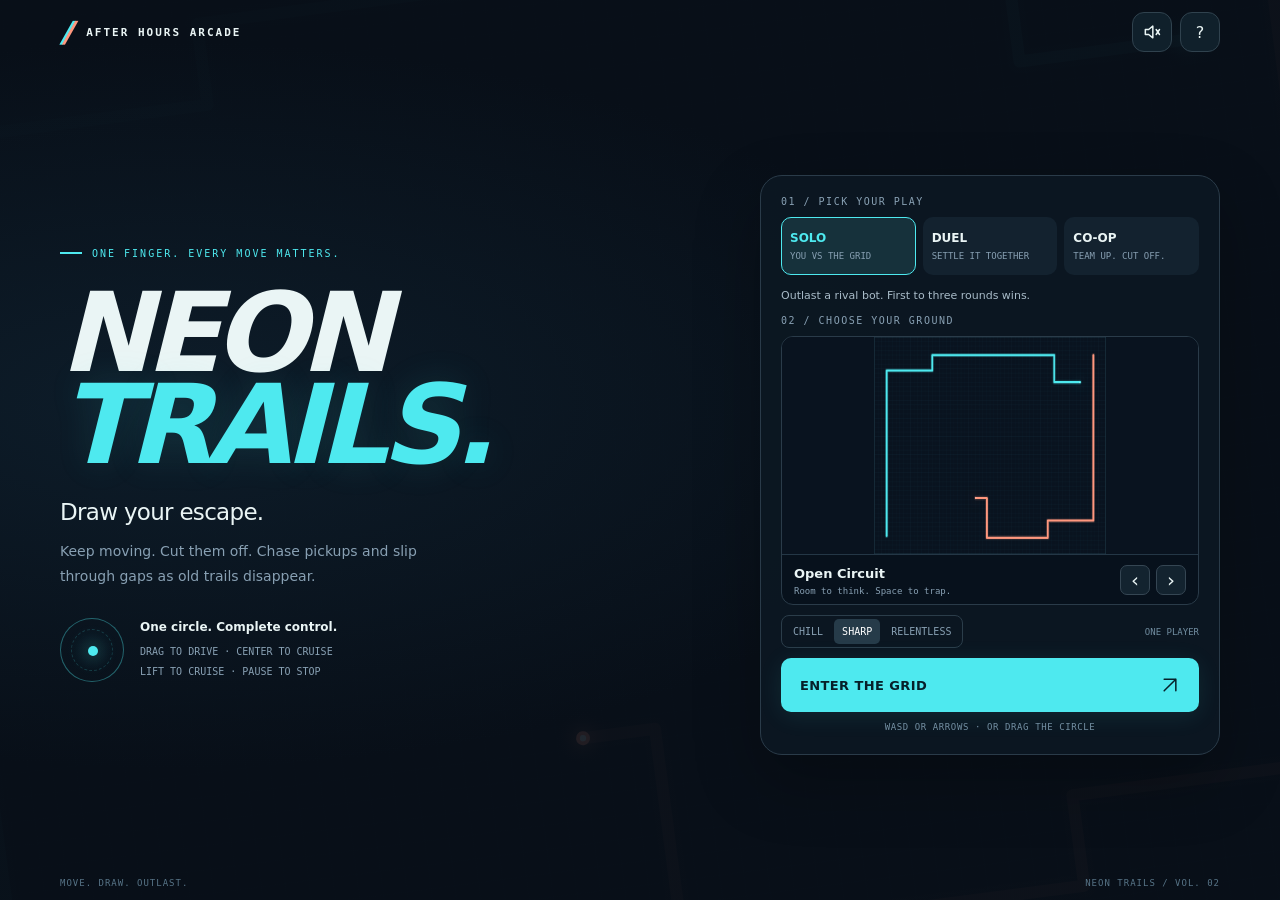
==== commit 9300fbcb: "Fit the menu to the viewport without scrolling Use a flexible arena preview and compact portrait and" ====
--- a/index.html
+++ b/index.html
@@ -20,6 +20,20 @@
 @media(max-width:680px){.menu{padding-top:max(18px,env(safe-area-inset-top,0px))}}
 .player-panel{background:linear-gradient(#080f18b3,transparent 78px,transparent calc(100% - 44px),#080f18a8)}.player-top{filter:drop-shadow(0 1px 4px #000)}.pad{background:radial-gradient(circle,#0b202608,#08121d18);border-color:color-mix(in srgb,var(--player) 36%,transparent);box-shadow:none}.pad:before{border-color:color-mix(in srgb,var(--player) 18%,transparent)}.pad:after{background:transparent;border-color:#ffffff18}.pad.held{background:#08121d0a;box-shadow:0 0 24px color-mix(in srgb,var(--player) 7%,transparent)}.knob{background:color-mix(in srgb,var(--player) 12%,transparent);box-shadow:0 0 12px #08121d33}.pad-label{color:#a6c1cd90;text-shadow:0 1px 5px #000}.player-status{text-shadow:0 1px 5px #000}.mini-map{position:absolute;pointer-events:none}.round-message{z-index:3}.ready{z-index:4}
 .knob{visibility:hidden}
+
+/* Fit the menu to the visible screen, including mobile browser bars and notches. */
+.menu{height:100dvh;max-height:100%;overflow:hidden;display:flex;flex-direction:column;gap:12px;padding: max(12px,env(safe-area-inset-top)) max(18px,env(safe-area-inset-right)) max(12px,env(safe-area-inset-bottom)) max(18px,env(safe-area-inset-left))}
+.topbar,.menu-footer{flex-shrink:0}.menu-grid{flex:1;min-height:0;width:100%;max-width:1160px;margin:0 auto;padding:0;gap:40px}.topbar,.menu-footer{width:100%;max-width:1160px;margin:0 auto}.menu-footer{padding:0}
+.setup{display:grid;grid-template-rows:auto auto auto auto minmax(0,1fr) auto auto auto;gap:10px;height:min(580px,100%);min-height:0;max-height:100%;margin:0;padding:20px}.setup .section-label,.setup .mode-description,.setup .options,.setup .setup-foot{margin:0}.mode-description{height:auto;min-height:20px}.arena-card{min-height:0;display:flex;flex-direction:column}.arena-preview{flex:1 1 0%;height:0;min-height:0}.arena-caption{flex-shrink:0;padding:8px 12px}.options{min-width:0}.mode{min-height:44px}.launch{min-height:44px}.setup-foot{line-height:1.3}
+@media(max-width:680px){
+ .menu{gap:8px;padding-left:max(12px,env(safe-area-inset-left));padding-right:max(12px,env(safe-area-inset-right))}.menu-grid{display:flex;flex-direction:column;align-items:stretch;gap:10px}.intro{flex-shrink:0}.intro .eyebrow,.intro .description,.control-lesson,.menu-footer{display:none}.intro h1{font-size:clamp(26px,min(6dvh,12vw),48px);letter-spacing:-2px;line-height:1;margin:2px 0}.intro h1 span{display:inline;margin-left:6px}.intro .lead{font-size:14px;margin:3px 0 0}.setup{flex:1;height:auto;padding:12px;gap:8px;border-radius:14px}.mode{padding:8px}.mode small{margin-top:4px}.section-label{font-size:9px}.mode-description{font-size:10px;min-height:16px}.options{gap:8px}.difficulty button{font-size:9px;padding:7px 6px}.options label{font-size:9px}.launch{padding:12px 16px}.arena-caption b{font-size:12px}.arena-caption small{font-size:8px}.setup-foot{font-size:8px}
+}
+@media(max-height:650px){
+ .menu{gap:8px}.menu-footer,.intro .description,.control-lesson{display:none}.setup{padding:10px;gap:6px}.setup .section-label,.setup .mode-description,.setup .setup-foot{display:none}.setup{grid-template-rows:auto minmax(0,1fr) auto auto}.intro .eyebrow{display:none}.intro h1{font-size:clamp(26px,min(8dvh,12vw),52px);margin:4px 0;letter-spacing:-2px}.intro .lead{font-size:14px;margin:4px 0}.mode{padding:8px}.mode small{margin-top:3px}.launch{padding:12px 16px}.topbar .icon-button{width:34px;height:34px}.options{gap:8px}
+}
+@media(max-height:500px) and (min-aspect-ratio:6/5){
+ .menu-grid{display:grid;grid-template-columns:minmax(100px,.7fr) minmax(260px,1.3fr);gap:14px;align-items:center}.setup{height:100%;flex:none}.intro h1{font-size:clamp(28px,10dvh,48px);white-space:normal}.intro h1 span{display:block;margin:0}.intro .lead{font-size:12px}.brand{font-size:8px;letter-spacing:1px}.menu{padding-top:max(8px,env(safe-area-inset-top));padding-bottom:max(8px,env(safe-area-inset-bottom))}
+}
 </style>
 </head>
 <body>
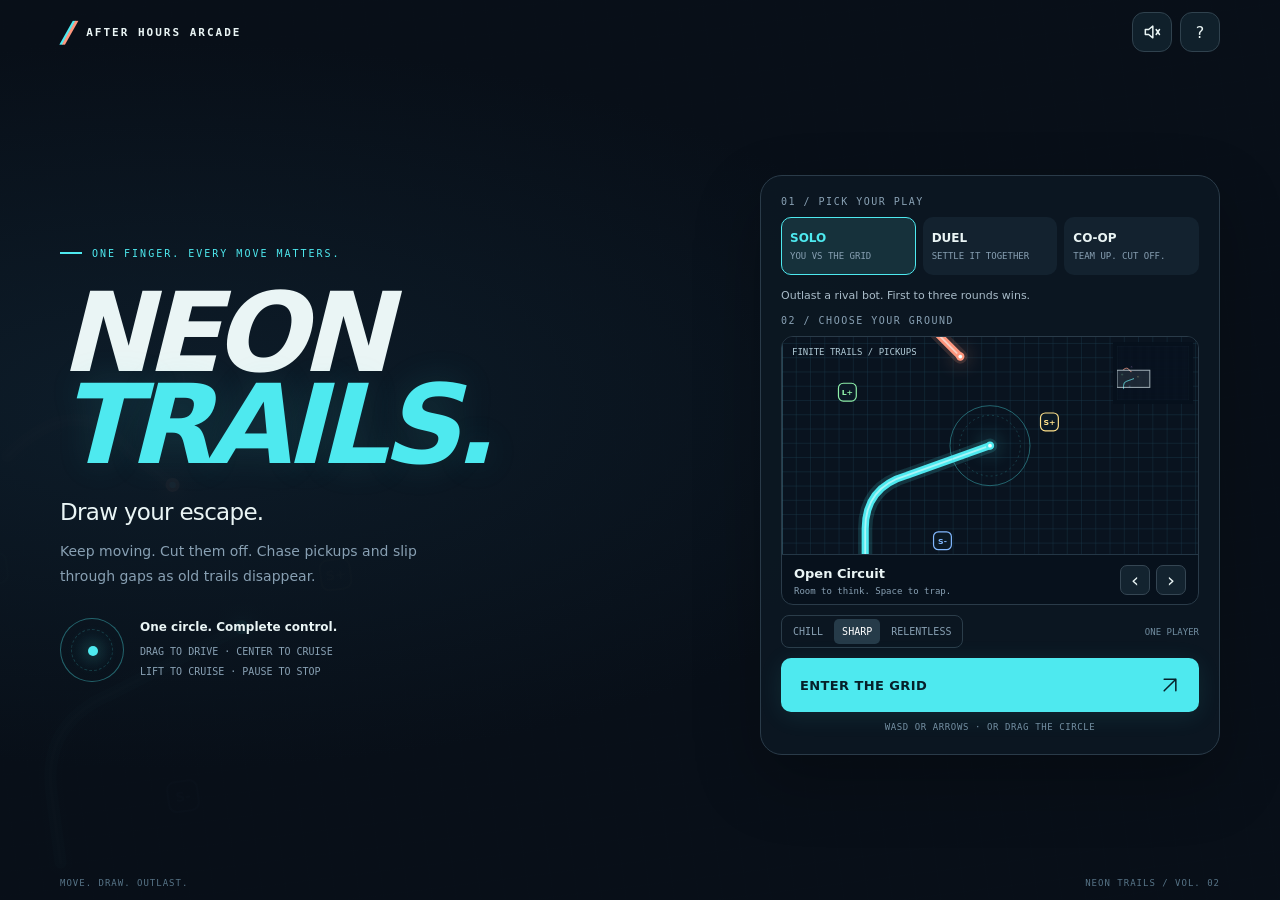
==== commit 4a763a95: "Update menu gameplay visuals to match particles, finite trails and pickups Replace the old angular m" ====
--- a/index.html
+++ b/index.html
@@ -430,11 +430,14 @@
     if(r.alive){c.shadowBlur=0;c.fillStyle='#f4ffff';c.beginPath();c.arc(r.x,r.y,R*.45,0,Math.PI*2);c.fill();}
     c.restore();
   }
+  function drawPickup(c,p){
+    const item=PICKUPS[p.type];c.save();c.translate(p.x,p.y);c.fillStyle='#0b1925';c.strokeStyle=item.color;c.lineWidth=2;rounded(c,-15,-15,30,30,8);c.fill();c.stroke();c.fillStyle=item.color;c.font='bold 13px system-ui';c.textAlign='center';c.fillText(item.icon,0,5);c.restore();
+  }
   function drawWorld(c){
     drawGrid(c,game.map,game.time,game.inset);c.drawImage(trailCanvas,0,0);
     // The closing field visibly covers old trails that are no longer drivable.
     if(game.inset>0){const n=game.inset;c.fillStyle='#080c17a8';c.fillRect(0,0,W,n);c.fillRect(0,H-n,W,n);c.fillRect(0,n,n,H-n*2);c.fillRect(W-n,n,n,H-n*2);}
-    for(const p of game.pickups){const item=PICKUPS[p.type];c.save();c.translate(p.x,p.y);c.fillStyle='#0b1925';c.strokeStyle=item.color;c.lineWidth=2;rounded(c,-15,-15,30,30,8);c.fill();c.stroke();c.fillStyle=item.color;c.font='bold 13px system-ui';c.textAlign='center';c.fillText(item.icon,0,5);c.restore();}
+    for(const p of game.pickups)drawPickup(c,p);
     for(const r of game.riders){if(r.alive){c.strokeStyle=COLORS[r.id];c.lineWidth=TRAIL;c.lineCap='round';c.beginPath();c.moveTo(r.trailX,r.trailY);c.lineTo(r.x,r.y);c.stroke();}drawRider(c,r,game.time);}
     for(const p of game.particles){c.globalAlpha=clamp(p.life*2,0,1);c.fillStyle=p.color;c.fillRect(p.x-1.5,p.y-1.5,3,3);}c.globalAlpha=1;
   }
@@ -469,13 +472,33 @@
     }
     if(views.length===2){ctx.strokeStyle='#526577';ctx.lineWidth=2;ctx.beginPath();if(views[0].cx===views[1].cx){const y=(views[0].cy+views[1].cy)/2;ctx.moveTo(0,y);ctx.lineTo(width,y);}else{const x=(views[0].cx+views[1].cx)/2;ctx.moveTo(x,0);ctx.lineTo(x,height);}ctx.stroke();}
   }
-  function drawDemo(c,map,time){
-    drawGrid(c,map);const paths=[[[38,440],[38,74],[180,74],[180,40],[560,40],[560,100],[640,100]],[[682,40],[682,406],[540,406],[540,444],[350,444],[350,356],[316,356]]];
-    for(let id=0;id<2;id++){const path=paths[id].map(([x,y])=>[x*W/720,y*H/480]);c.lineJoin='round';c.lineCap='round';c.strokeStyle=COLORS[id]+'26';c.lineWidth=TRAIL+12;c.beginPath();path.forEach(([x,y],i)=>i?c.lineTo(x,y):c.moveTo(x,y));c.stroke();c.strokeStyle=COLORS[id];c.lineWidth=TRAIL;c.stroke();const p=path[path.length-1],prev=path[path.length-2];drawRider(c,{id,x:p[0],y:p[1],angle:Math.atan2(p[1]-prev[1],p[0]-prev[0]),alive:true,speed:1},time);}
-  }
-  function drawPreview(){const preview=$('arena-preview');if(!preview)return;const c=preview.getContext('2d');preview.width=720;preview.height=300;c.fillStyle='#09131f';c.fillRect(0,0,720,300);c.save();const s=300/H;c.translate((720-W*s)/2,0);c.scale(s,s);drawDemo(c,maps[selectedMap],0);c.restore();$('arena-name').textContent=maps[selectedMap].name;$('arena-detail').textContent=maps[selectedMap].detail;}
+  const demoRiders=[{id:0,x:350,y:700,alive:true},{id:1,x:300,y:550,alive:true}];
+  const demoPickups=[{type:'long',x:110,y:610},{type:'short',x:310,y:450},{type:'fast',x:450,y:660},{type:'slow',x:270,y:860}];
+  function drawDemo(c,map){
+    drawGrid(c,map);
+    // Short, curved trails with visible tails, using the actual gameplay palette.
+    for(const r of demoRiders){
+      c.save();c.lineJoin='round';c.lineCap='round';c.beginPath();
+      if(r.id===0){c.moveTo(140,910);c.lineTo(140,840);c.quadraticCurveTo(140,770,210,750);c.lineTo(r.x,r.y);}
+      else{c.moveTo(140,500);c.quadraticCurveTo(220,440,260,510);c.lineTo(r.x,r.y);}
+      c.strokeStyle=COLORS[r.id]+'26';c.lineWidth=TRAIL+12;c.stroke();c.strokeStyle=COLORS[r.id];c.lineWidth=TRAIL;c.stroke();c.strokeStyle='#efffff90';c.lineWidth=3;c.stroke();drawRider(c,r);c.restore();
+    }
+    for(const p of demoPickups)drawPickup(c,p);
+  }
+  function drawPreview(){
+    const preview=$('arena-preview');if(!preview)return;
+    const bounds=preview.getBoundingClientRect(),pw=Math.max(1,bounds.width),ph=Math.max(1,bounds.height),dpr=Math.min(devicePixelRatio||1,1.75);
+    preview.width=Math.round(pw*dpr);preview.height=Math.round(ph*dpr);const c=preview.getContext('2d');c.setTransform(dpr,0,0,dpr,0,0);
+    const scale=Math.max(pw/700,ph/420),camera={x:350-pw/scale/2,y:700-ph/scale/2,w:pw/scale,h:ph/scale};
+    c.fillStyle='#080f18';c.fillRect(0,0,pw,ph);c.save();c.scale(scale,scale);c.translate(-camera.x,-camera.y);drawDemo(c,maps[selectedMap]);c.restore();
+    const radius=Math.min(40,ph*.2);c.strokeStyle='#4ee9ef60';c.lineWidth=1;c.beginPath();c.arc(pw/2,ph/2,radius,0,Math.PI*2);c.stroke();c.setLineDash([2,3]);c.strokeStyle='#4ee9ef30';c.beginPath();c.arc(pw/2,ph/2,radius*.76,0,Math.PI*2);c.stroke();c.setLineDash([]);
+    const mw=clamp(ph*.36,32,72),mh=mw*H/W,mx=pw-mw-9,my=9;
+    c.fillStyle='#06111cee';c.fillRect(mx-4,my-4,mw+8,mh+8);c.save();c.beginPath();c.rect(mx,my,mw,mh);c.clip();c.translate(mx,my);c.scale(mw/W,mh/H);drawDemo(c,maps[selectedMap]);c.fillStyle='#eafaff18';c.fillRect(camera.x,camera.y,camera.w,camera.h);c.strokeStyle='#eafaffaa';c.lineWidth=W/mw;c.strokeRect(camera.x,camera.y,camera.w,camera.h);c.restore();
+    if(ph>110){c.fillStyle='#afc9d5';c.font='9px ui-monospace,monospace';c.textAlign='left';c.fillText('FINITE TRAILS / PICKUPS',10,18);}
+    $('arena-name').textContent=maps[selectedMap].name;$('arena-detail').textContent=maps[selectedMap].detail;
+  }
   function drawBackdrop(){ctx.save();ctx.globalAlpha=.14;const s=Math.max(width/W,height/H)*1.2;ctx.translate(width*.5,height*.5);ctx.rotate(-.13);ctx.scale(s,s);ctx.translate(-W/2,-H/2);drawDemo(ctx,maps[selectedMap],0);ctx.restore();}
-  function selectMode(mode){selectedMode=mode;for(const b of document.querySelectorAll('[data-mode]'))b.setAttribute('aria-pressed',String(b.dataset.mode===mode));$('mode-description').textContent={solo:'Outlast a rival bot. First to three rounds wins.',duel:'Two ends of one phone. First to three rounds wins.',coop:'Two humans. Two bots. Leave your partner an escape.'}[mode];$('start-label').textContent={solo:'ENTER THE GRID',duel:'START THE DUEL',coop:'TAKE ON THE GRID'}[mode];$('tabletop-option').hidden=mode==='solo';$('solo-hint').hidden=mode!=='solo';document.querySelector('.difficulty').hidden=mode==='duel';$('setup-foot').textContent=mode==='solo'?'WASD OR ARROWS · OR DRAG THE CIRCLE':'ONE DEVICE · TWO CIRCLES · OPPOSITE ENDS';audio('tap');}
+  function selectMode(mode){selectedMode=mode;for(const b of document.querySelectorAll('[data-mode]'))b.setAttribute('aria-pressed',String(b.dataset.mode===mode));$('mode-description').textContent={solo:'Outlast a rival bot. First to three rounds wins.',duel:'Two ends of one phone. First to three rounds wins.',coop:'Two humans. Two bots. Leave your partner an escape.'}[mode];$('start-label').textContent={solo:'ENTER THE GRID',duel:'START THE DUEL',coop:'TAKE ON THE GRID'}[mode];$('tabletop-option').hidden=mode==='solo';$('solo-hint').hidden=mode!=='solo';document.querySelector('.difficulty').hidden=mode==='duel';$('setup-foot').textContent=mode==='solo'?'WASD OR ARROWS · OR DRAG THE CIRCLE':'ONE DEVICE · TWO CIRCLES · OPPOSITE ENDS';drawPreview();audio('tap');}
   function showToast(text){$('toast').textContent=text;$('toast').hidden=false;toastTime=performance.now()+2600;}
   function bindInputs(){
     for(const type of ['pointerdown','pointerup','pointercancel','lostpointercapture'])document.addEventListener(type,releasePointer,true);
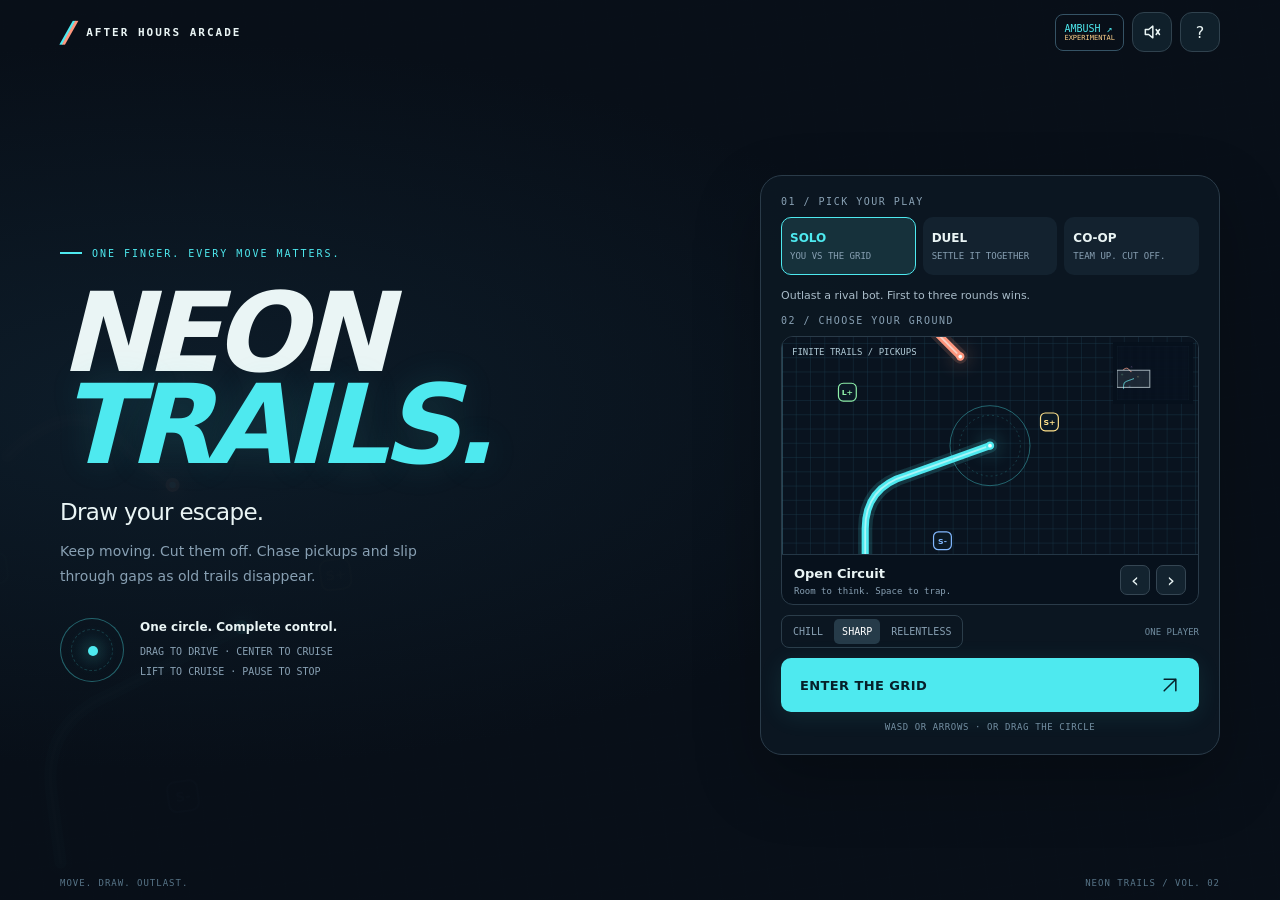
==== commit 15e31ca5: "Link experimental Neon Ambush from game menu" ====
--- a/index.html
+++ b/index.html
@@ -40,7 +40,7 @@
 <canvas id="scene" aria-label="Neon Trails game arena"></canvas>
 <div id="safe-frame" aria-hidden="true"></div>
 <main class="menu" id="menu">
-  <header class="topbar"><div class="brand"><span class="mark">/<i>/</i></span> AFTER HOURS ARCADE</div><div class="top-actions"><button class="icon-button" id="sound-menu" aria-label="Turn sound on"></button><button class="icon-button" id="help-open" aria-label="How to play">?</button></div></header>
+  <header class="topbar"><div class="brand"><span class="mark">/<i>/</i></span> AFTER HOURS ARCADE</div><div class="top-actions"><a href="ambush.html" style="color:var(--cyan);font:10px var(--mono);text-decoration:none;padding:8px;border:1px solid #355365;border-radius:8px">AMBUSH ↗<small style="display:block;font-size:7px;color:#ffd28b">EXPERIMENTAL</small></a><button class="icon-button" id="sound-menu" aria-label="Turn sound on"></button><button class="icon-button" id="help-open" aria-label="How to play">?</button></div></header>
   <div class="menu-grid">
     <section class="intro"><div class="eyebrow">ONE FINGER. EVERY MOVE MATTERS.</div><h1>NEON<span>TRAILS.</span></h1><p class="lead">Draw your escape.</p><p class="description">Keep moving. Cut them off. Chase pickups and slip through gaps as old trails disappear.</p><div class="control-lesson"><div class="mini-pad" aria-hidden="true"></div><div><strong>One circle. Complete control.</strong><span>DRAG TO DRIVE · CENTER TO CRUISE<br>LIFT TO CRUISE · PAUSE TO STOP</span></div></div></section>
     <section class="setup" aria-label="Set up a match"><p class="section-label">01 / PICK YOUR PLAY</p><div class="modes" role="group" aria-label="Game mode"><button class="mode" data-mode="solo" aria-pressed="true"><b>SOLO</b><small>YOU VS THE GRID</small></button><button class="mode" data-mode="duel" aria-pressed="false"><b>DUEL</b><small>SETTLE IT TOGETHER</small></button><button class="mode" data-mode="coop" aria-pressed="false"><b>CO-OP</b><small>TEAM UP. CUT OFF.</small></button></div><p class="mode-description" id="mode-description">Outlast a rival bot. First to three rounds wins.</p><p class="section-label">02 / CHOOSE YOUR GROUND</p><div class="arena-card"><canvas class="arena-preview" id="arena-preview" aria-label="Selected arena preview"></canvas><div class="arena-caption"><div><b id="arena-name">Open Circuit</b><small id="arena-detail">Room to think. Space to trap.</small></div><div class="arena-nav"><button id="map-prev" aria-label="Previous arena">‹</button><button id="map-next" aria-label="Next arena">›</button></div></div></div><div class="options"><div class="difficulty" role="group" aria-label="Bot difficulty"><button data-difficulty="easy" aria-pressed="false">CHILL</button><button data-difficulty="normal" aria-pressed="true">SHARP</button><button data-difficulty="hard" aria-pressed="false">RELENTLESS</button></div><label id="tabletop-option" hidden><input type="checkbox" id="tabletop" checked> FACE TO FACE</label><span id="solo-hint" style="font:9px var(--mono);color:#718da0">ONE PLAYER</span></div><button class="launch" id="start"><span id="start-label">ENTER THE GRID</span><svg aria-hidden="true" viewBox="0 0 24 24"><path d="M5 19 19 5M5 5h14v14"/></svg></button><p class="setup-foot" id="setup-foot">WASD OR ARROWS · OR DRAG THE CIRCLE</p></section>
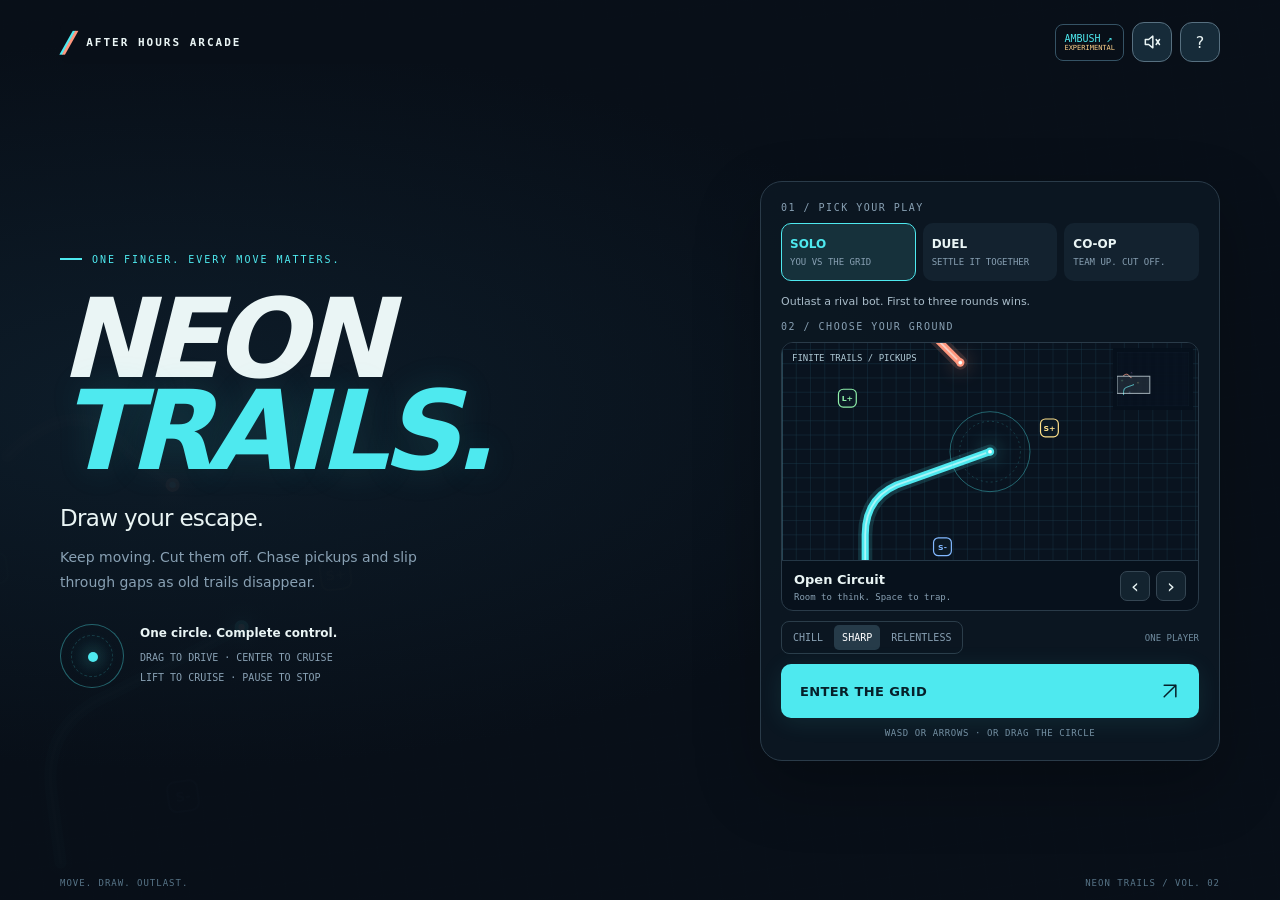
==== commit 552d2b4e: "Keep menu header clear of iOS status area and increase contrast" ====
--- a/index.html
+++ b/index.html
@@ -5,7 +5,7 @@
 <meta name="viewport" content="width=device-width, initial-scale=1, viewport-fit=cover">
 <meta name="theme-color" content="#080f18">
 <meta name="apple-mobile-web-app-capable" content="yes">
-<meta name="apple-mobile-web-app-status-bar-style" content="black-translucent">
+<meta name="apple-mobile-web-app-status-bar-style" content="black">
 <meta name="description" content="Draw your escape. One-finger neon trail battles for solo, face-to-face duels, and local co-op.">
 <title>Neon Trails</title>
 <style>
@@ -34,6 +34,12 @@
 @media(max-height:500px) and (min-aspect-ratio:6/5){
  .menu-grid{display:grid;grid-template-columns:minmax(100px,.7fr) minmax(260px,1.3fr);gap:14px;align-items:center}.setup{height:100%;flex:none}.intro h1{font-size:clamp(28px,10dvh,48px);white-space:normal}.intro h1 span{display:block;margin:0}.intro .lead{font-size:12px}.brand{font-size:8px;letter-spacing:1px}.menu{padding-top:max(8px,env(safe-area-inset-top));padding-bottom:max(8px,env(safe-area-inset-bottom))}
 }
+/* Keep menu controls below iOS browser/status-bar effects. Add breathing room
+   after the safe-area inset rather than using the inset as the entire padding. */
+.menu{padding-top:calc(env(safe-area-inset-top,0px) + 20px)}
+.topbar{position:relative;z-index:1;background:#080f18;border-radius:10px;min-height:44px}
+.topbar .brand{color:#eaf5f5}.topbar .icon-button{background:#162b39;border-color:#577080;color:#eaf5f5}
+@media(max-height:500px) and (min-aspect-ratio:6/5){.menu{padding-top:calc(env(safe-area-inset-top,0px) + 12px)}}
 </style>
 </head>
 <body>
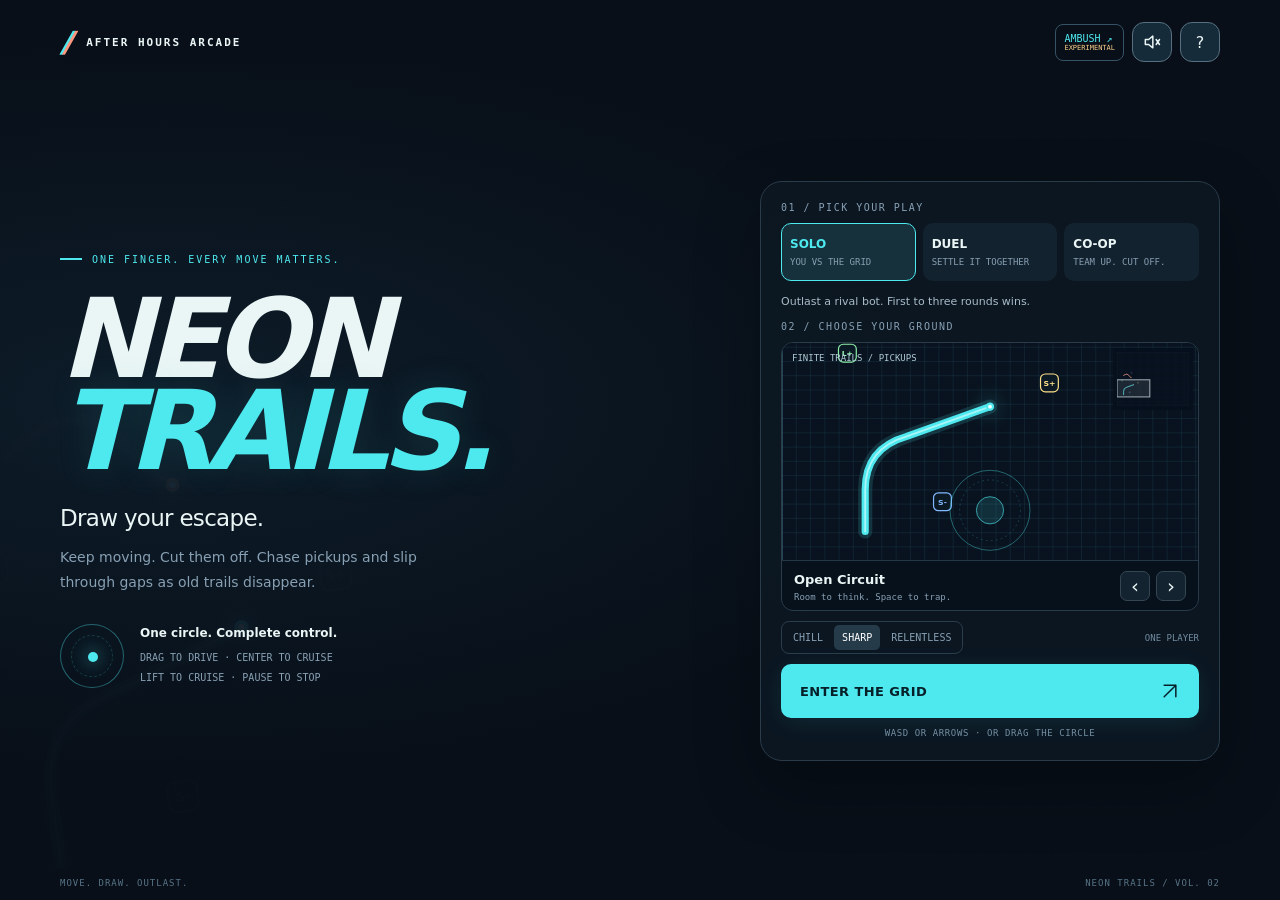
==== commit 08e0a523: "Move steering controls to the bottom of each player view Keep the camera focused above the controls " ====
--- a/index.html
+++ b/index.html
@@ -19,7 +19,6 @@
 #safe-frame{position:fixed;top:env(safe-area-inset-top,0px);right:env(safe-area-inset-right,0px);bottom:env(safe-area-inset-bottom,0px);left:env(safe-area-inset-left,0px);pointer-events:none;visibility:hidden}
 @media(max-width:680px){.menu{padding-top:max(18px,env(safe-area-inset-top,0px))}}
 .player-panel{background:linear-gradient(#080f18b3,transparent 78px,transparent calc(100% - 44px),#080f18a8)}.player-top{filter:drop-shadow(0 1px 4px #000)}.pad{background:radial-gradient(circle,#0b202608,#08121d18);border-color:color-mix(in srgb,var(--player) 36%,transparent);box-shadow:none}.pad:before{border-color:color-mix(in srgb,var(--player) 18%,transparent)}.pad:after{background:transparent;border-color:#ffffff18}.pad.held{background:#08121d0a;box-shadow:0 0 24px color-mix(in srgb,var(--player) 7%,transparent)}.knob{background:color-mix(in srgb,var(--player) 12%,transparent);box-shadow:0 0 12px #08121d33}.pad-label{color:#a6c1cd90;text-shadow:0 1px 5px #000}.player-status{text-shadow:0 1px 5px #000}.mini-map{position:absolute;pointer-events:none}.round-message{z-index:3}.ready{z-index:4}
-.knob{visibility:hidden}
 
 /* Fit the menu to the visible screen, including mobile browser bars and notches. */
 .menu{height:100dvh;max-height:100%;overflow:hidden;display:flex;flex-direction:column;gap:12px;padding: max(12px,env(safe-area-inset-top)) max(18px,env(safe-area-inset-right)) max(12px,env(safe-area-inset-bottom)) max(18px,env(safe-area-inset-left))}
@@ -54,7 +53,7 @@
 </main>
 <div id="game" hidden><div id="panels"></div><div class="game-toolbar" id="game-toolbar" data-ui><button class="icon-button" id="pause-button" aria-label="Pause game"></button><button class="icon-button" id="sound-game" aria-label="Turn sound on"></button><button class="icon-button" id="fullscreen" aria-label="Toggle fullscreen"></button></div></div>
 <div class="overlay" id="pause" hidden><section class="dialog" role="dialog" aria-modal="true" aria-labelledby="pause-title"><div class="eyebrow">THE GRID CAN WAIT.</div><h2 id="pause-title">Take a breath.</h2><p>Your round is paused. Place a fresh finger on the circle when you return.</p><button class="launch" id="resume">BACK TO THE GRID <svg aria-hidden="true" viewBox="0 0 24 24"><path d="M5 19 19 5M5 5h14v14"/></svg></button><button class="secondary" id="restart">Restart match</button><button class="secondary" id="home">Return to menu</button></section></div>
-<div class="overlay" id="help" hidden><section class="dialog" role="dialog" aria-modal="true" aria-labelledby="help-title"><div class="eyebrow">A LITTLE ROOM TO MANEUVER.</div><h2 id="help-title">Make your own way.</h2><p>Guide your glowing particle through the grid. Every line you leave is solid. Hit a trail, an obstacle, another rider, or the closing boundary and you're out.</p><div class="help-controls"><div><b>ONE FINGER</b><p>Touch the circle.<br>Drag toward your direction.<br>Farther out = faster.<br>Center or release = keep cruising.<br>Use pause to stop the game.</p></div><div><b>KEYBOARD</b><p>P1 · WASD<br>P2 · Arrow keys<br>Solo · either set<br>P or Escape · pause</p></div></div><p class="help-rules">Turns follow a small, smooth arc. Particles never stop during a round. Your trail has a limited length: its tail disappears as you move, reopening routes. The boundary only starts closing after 40 seconds. Keep an escape route toward the center.</p><p><b>Pickups affect whoever collects them.</b> L+ adds 180 to your trail; L- removes 180 (limits: 180–1100). S+ boosts speed by 35%; S- reduces it by 30% for 10 seconds. Speed effects replace each other; another pickup refreshes the timer. Pickups return after 5 seconds. Your trail and speed reset each round.</p><p>First team to three round wins. Simultaneous crashes are a draw. In co-op, at least one teammate must survive both bots. All trails are solid, including your teammate's.</p><p>Each view fills its half of the screen. Your particle stays under your finger inside the circle as the larger arena scrolls around it. At the edge of the circle, it stays inside and moves at maximum speed. The corner radar shows the full map, every trail and your camera window. Face-to-face rotates the views, centered controls and radar toward opposite ends of the phone. Turn it off for side-by-side keyboard play. Arenas rotate between rounds.</p><button class="launch" id="help-close">GOT IT. LET'S GO. <svg aria-hidden="true" viewBox="0 0 24 24"><path d="M5 19 19 5M5 5h14v14"/></svg></button></section></div>
+<div class="overlay" id="help" hidden><section class="dialog" role="dialog" aria-modal="true" aria-labelledby="help-title"><div class="eyebrow">A LITTLE ROOM TO MANEUVER.</div><h2 id="help-title">Make your own way.</h2><p>Guide your glowing particle through the grid. Every line you leave is solid. Hit a trail, an obstacle, another rider, or the closing boundary and you're out.</p><div class="help-controls"><div><b>ONE FINGER</b><p>Touch the circle.<br>Drag toward your direction.<br>Farther out = faster.<br>Center or release = keep cruising.<br>Use pause to stop the game.</p></div><div><b>KEYBOARD</b><p>P1 · WASD<br>P2 · Arrow keys<br>Solo · either set<br>P or Escape · pause</p></div></div><p class="help-rules">Turns follow a small, smooth arc. Particles never stop during a round. Your trail has a limited length: its tail disappears as you move, reopening routes. The boundary only starts closing after 40 seconds. Keep an escape route toward the center.</p><p><b>Pickups affect whoever collects them.</b> L+ adds 180 to your trail; L- removes 180 (limits: 180–1100). S+ boosts speed by 35%; S- reduces it by 30% for 10 seconds. Speed effects replace each other; another pickup refreshes the timer. Pickups return after 5 seconds. Your trail and speed reset each round.</p><p>First team to three round wins. Simultaneous crashes are a draw. In co-op, at least one teammate must survive both bots. All trails are solid, including your teammate's.</p><p>Each view fills its half of the screen. Steer with the circle at the bottom of your view. Its thumb marker follows your finger while your particle stays visible above the controls as the larger arena scrolls around it. Drag to the edge of the circle for maximum speed. The corner radar shows the full map, every trail and your camera window. Face-to-face rotates each view and radar toward its player, keeping the steering circles near opposite ends of the phone. Turn it off for side-by-side keyboard play. Arenas rotate between rounds.</p><button class="launch" id="help-close">GOT IT. LET'S GO. <svg aria-hidden="true" viewBox="0 0 24 24"><path d="M5 19 19 5M5 5h14v14"/></svg></button></section></div>
 <div class="toast" id="toast" hidden></div>
 <script>
 (() => {
@@ -308,7 +307,7 @@
   }
   function clearInputs(){keys.clear();for(let id=0;id<inputs.length;id++)releaseInput(id);}
   function movePad(id,point){
-    const controls=ui[id],bounds=controls.pad.getBoundingClientRect(),radius=padTravel(views[id],bounds.width);
+    const controls=ui[id],bounds=controls.pad.getBoundingClientRect(),radius=padTravel(bounds.width);
     const dx=(point.clientX-bounds.left-bounds.width/2)/radius,dy=(point.clientY-bounds.top-bounds.height/2)/radius;
     const rotation=views[id]?.rotation||0,c=Math.cos(rotation),s=Math.sin(rotation);
     let x=dx*c+dy*s,y=-dx*s+dy*c;const raw=Math.hypot(x,y),length=Math.min(1,raw);
@@ -354,9 +353,11 @@
   }
   function boardFor(view){
     const padSize=clamp(Math.min(view.w,view.h)*.3,88,132);
+    const safe=view.safe||{top:0,right:0,bottom:0,left:0};
+    const padX=(view.w+safe.left-safe.right)/2,padY=view.h-safe.bottom-padSize/2-44;
     // Keep the world larger than every viewport, including unusually wide screens.
     const scale=Math.max(Math.min(view.w,view.h)/420,view.w/(W*.8),view.h/(H*.8));
-    return {x:0,y:0,w:view.w,h:view.h,scale,padSize,padX:view.w/2,padY:view.h/2};
+    return {x:0,y:0,w:view.w,h:view.h,scale,padSize,padX,padY,focusX:padX,focusY:(safe.top+padY-padSize/2)/2};
   }
   function safeFor(view,safe){
     const c=Math.cos(view.rotation),s=Math.sin(view.rotation),pw=Math.abs(c)*view.w+Math.abs(s)*view.h,ph=Math.abs(s)*view.w+Math.abs(c)*view.h;
@@ -364,17 +365,14 @@
     const corners=[[left,top],[right,top],[right,bottom],[left,bottom]].map(([x,y])=>({x:(x-view.cx)*c+(y-view.cy)*s+view.w/2,y:-(x-view.cx)*s+(y-view.cy)*c+view.h/2}));
     return {left:Math.max(0,Math.min(...corners.map(p=>p.x))),right:Math.max(0,view.w-Math.max(...corners.map(p=>p.x))),top:Math.max(0,Math.min(...corners.map(p=>p.y))),bottom:Math.max(0,view.h-Math.max(...corners.map(p=>p.y)))};
   }
-  function padTravel(view,size){
-    const b=view.board||boardFor(view);
-    return Math.max(1,size/2-R*b.scale-2);
+  function padTravel(size){
+    // The thumb marker is 34% of the circle; keep its whole edge inside the pad.
+    return Math.max(1,size*.33-2);
   }
   function cameraFor(view,rider){
     const b=view.board||boardFor(view),w=view.w/b.scale,h=view.h/b.scale;
-    const input=inputs[view.id],radius=padTravel(view,b.padSize);
-    const own=rider.id===view.id;
-    const ax=b.padX+(own?input.aimX*radius:0),ay=b.padY+(own?input.aimY*radius:0);
-    // Scroll the world, never the particle away from the finger, even at map edges.
-    return {x:rider.x-ax/b.scale,y:rider.y-ay/b.scale,w,h,scale:b.scale};
+    // Follow the particle above the controls, independently of the steering finger.
+    return {x:rider.x-b.focusX/b.scale,y:rider.y-b.focusY/b.scale,w,h,scale:b.scale};
   }
   function minimapFor(view){
     const safe=view.safe||{top:0,right:0},w=clamp(Math.min(view.w,view.h)*.25,72,112);
@@ -389,8 +387,9 @@
     if(!game||screen==='menu'){drawPreview();return;}
     const safe=$('safe-frame').getBoundingClientRect();
     views=makeViews(width,height,game.humanCount,game.faceToFace);
-    for(const view of views){const c=ui[view.id],b=boardFor(view);view.board=b;
-      view.safe=safeFor(view,safe);view.hudTop=game.humanCount===1?12:24;const m=minimapFor(view);
+    for(const view of views){
+      view.safe=safeFor(view,safe);view.hudTop=game.humanCount===1?12:24;
+      const c=ui[view.id],b=boardFor(view),m=minimapFor(view);view.board=b;
       Object.assign(c.panel.style,{left:view.cx+'px',top:view.cy+'px',width:view.w+'px',height:view.h+'px',transform:'translate(-50%,-50%) rotate('+view.rotation+'rad)'});
       Object.assign(c.header.style,{left:(view.safe.left+14)+'px',right:(view.safe.right+14)+'px',top:(view.safe.top+view.hudTop)+'px'});
       Object.assign(c.minimap.style,{left:m.x+'px',top:m.y+'px',width:m.w+'px',height:m.h+'px'});
@@ -495,9 +494,11 @@
     const preview=$('arena-preview');if(!preview)return;
     const bounds=preview.getBoundingClientRect(),pw=Math.max(1,bounds.width),ph=Math.max(1,bounds.height),dpr=Math.min(devicePixelRatio||1,1.75);
     preview.width=Math.round(pw*dpr);preview.height=Math.round(ph*dpr);const c=preview.getContext('2d');c.setTransform(dpr,0,0,dpr,0,0);
-    const scale=Math.max(pw/700,ph/420),camera={x:350-pw/scale/2,y:700-ph/scale/2,w:pw/scale,h:ph/scale};
+    const radius=Math.min(40,ph*.2),padY=ph-radius-10,focusY=(padY-radius)/2;
+    const scale=Math.max(pw/700,ph/420),camera={x:350-pw/scale/2,y:700-focusY/scale,w:pw/scale,h:ph/scale};
     c.fillStyle='#080f18';c.fillRect(0,0,pw,ph);c.save();c.scale(scale,scale);c.translate(-camera.x,-camera.y);drawDemo(c,maps[selectedMap]);c.restore();
-    const radius=Math.min(40,ph*.2);c.strokeStyle='#4ee9ef60';c.lineWidth=1;c.beginPath();c.arc(pw/2,ph/2,radius,0,Math.PI*2);c.stroke();c.setLineDash([2,3]);c.strokeStyle='#4ee9ef30';c.beginPath();c.arc(pw/2,ph/2,radius*.76,0,Math.PI*2);c.stroke();c.setLineDash([]);
+    c.strokeStyle='#4ee9ef60';c.lineWidth=1;c.beginPath();c.arc(pw/2,padY,radius,0,Math.PI*2);c.stroke();c.setLineDash([2,3]);c.strokeStyle='#4ee9ef30';c.beginPath();c.arc(pw/2,padY,radius*.76,0,Math.PI*2);c.stroke();c.setLineDash([]);
+    c.fillStyle='#4ee9ef22';c.strokeStyle='#4ee9efa0';c.beginPath();c.arc(pw/2,padY,radius*.34,0,Math.PI*2);c.fill();c.stroke();
     const mw=clamp(ph*.36,32,72),mh=mw*H/W,mx=pw-mw-9,my=9;
     c.fillStyle='#06111cee';c.fillRect(mx-4,my-4,mw+8,mh+8);c.save();c.beginPath();c.rect(mx,my,mw,mh);c.clip();c.translate(mx,my);c.scale(mw/W,mh/H);drawDemo(c,maps[selectedMap]);c.fillStyle='#eafaff18';c.fillRect(camera.x,camera.y,camera.w,camera.h);c.strokeStyle='#eafaffaa';c.lineWidth=W/mw;c.strokeRect(camera.x,camera.y,camera.w,camera.h);c.restore();
     if(ph>110){c.fillStyle='#afc9d5';c.font='9px ui-monospace,monospace';c.textAlign='left';c.fillText('FINITE TRAILS / PICKUPS',10,18);}
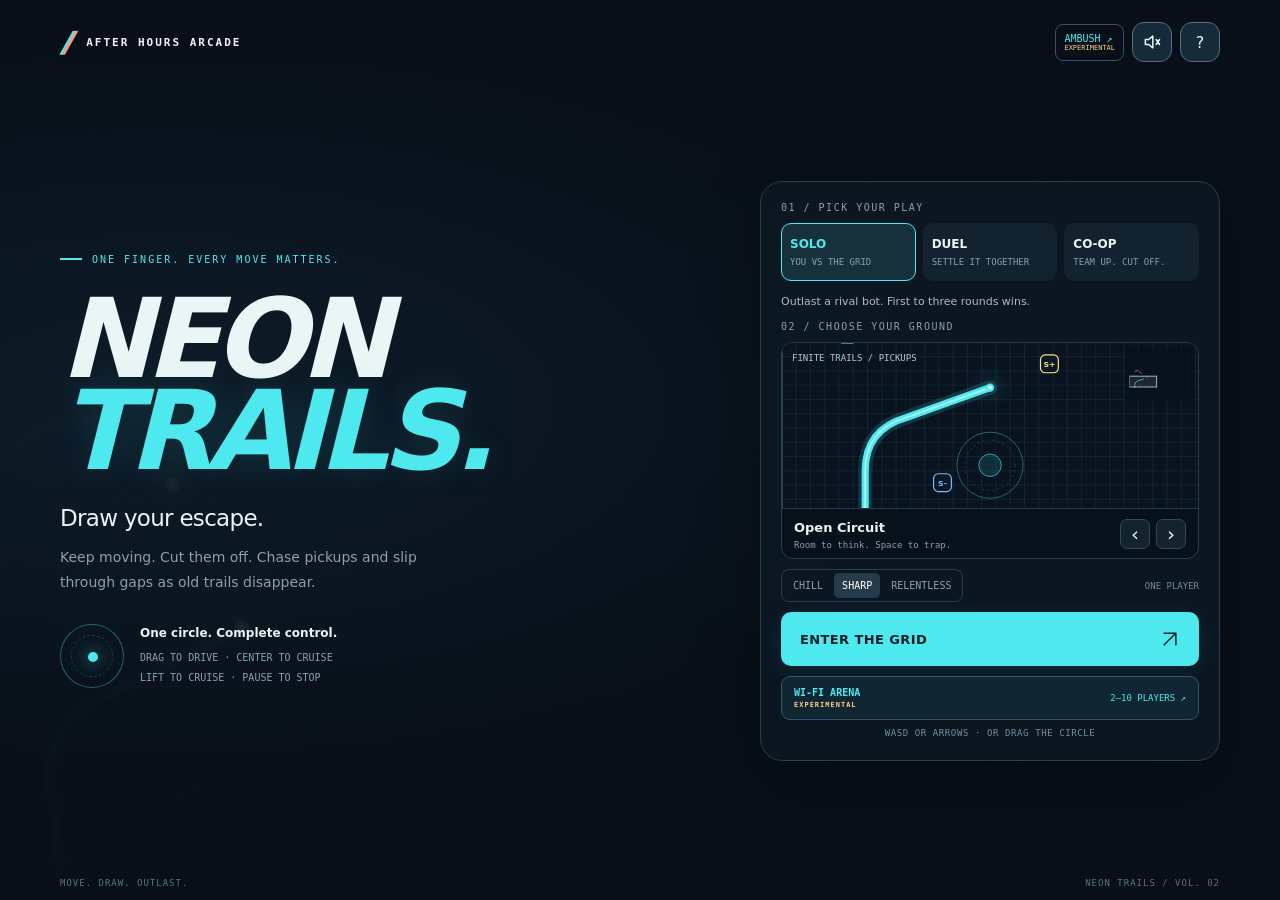
==== commit 514bed89: "Add Wi-Fi Arena for up to ten players Add host-authoritative real-time rooms with six-character invi" ====
--- a/index.html
+++ b/index.html
@@ -39,6 +39,7 @@
 .topbar{position:relative;z-index:1;background:#080f18;border-radius:10px;min-height:44px}
 .topbar .brand{color:#eaf5f5}.topbar .icon-button{background:#162b39;border-color:#577080;color:#eaf5f5}
 @media(max-height:500px) and (min-aspect-ratio:6/5){.menu{padding-top:calc(env(safe-area-inset-top,0px) + 12px)}}
+.setup-footer{display:grid;gap:8px;min-height:0}.wifi-entry{display:flex;align-items:center;justify-content:space-between;gap:8px;min-height:44px;padding:10px 12px;border:1px solid #355365;border-radius:9px;background:#102632;color:var(--cyan);text-decoration:none;font:10px var(--mono)}.wifi-entry b{font-weight:700}.wifi-entry small{display:block;font-size:7px;color:#ffd28b;letter-spacing:1px;margin-top:3px}.wifi-entry span{font-size:9px;white-space:nowrap}.wifi-entry:hover{background:#193743}
 </style>
 </head>
 <body>
@@ -48,7 +49,7 @@
   <header class="topbar"><div class="brand"><span class="mark">/<i>/</i></span> AFTER HOURS ARCADE</div><div class="top-actions"><a href="ambush.html" style="color:var(--cyan);font:10px var(--mono);text-decoration:none;padding:8px;border:1px solid #355365;border-radius:8px">AMBUSH ↗<small style="display:block;font-size:7px;color:#ffd28b">EXPERIMENTAL</small></a><button class="icon-button" id="sound-menu" aria-label="Turn sound on"></button><button class="icon-button" id="help-open" aria-label="How to play">?</button></div></header>
   <div class="menu-grid">
     <section class="intro"><div class="eyebrow">ONE FINGER. EVERY MOVE MATTERS.</div><h1>NEON<span>TRAILS.</span></h1><p class="lead">Draw your escape.</p><p class="description">Keep moving. Cut them off. Chase pickups and slip through gaps as old trails disappear.</p><div class="control-lesson"><div class="mini-pad" aria-hidden="true"></div><div><strong>One circle. Complete control.</strong><span>DRAG TO DRIVE · CENTER TO CRUISE<br>LIFT TO CRUISE · PAUSE TO STOP</span></div></div></section>
-    <section class="setup" aria-label="Set up a match"><p class="section-label">01 / PICK YOUR PLAY</p><div class="modes" role="group" aria-label="Game mode"><button class="mode" data-mode="solo" aria-pressed="true"><b>SOLO</b><small>YOU VS THE GRID</small></button><button class="mode" data-mode="duel" aria-pressed="false"><b>DUEL</b><small>SETTLE IT TOGETHER</small></button><button class="mode" data-mode="coop" aria-pressed="false"><b>CO-OP</b><small>TEAM UP. CUT OFF.</small></button></div><p class="mode-description" id="mode-description">Outlast a rival bot. First to three rounds wins.</p><p class="section-label">02 / CHOOSE YOUR GROUND</p><div class="arena-card"><canvas class="arena-preview" id="arena-preview" aria-label="Selected arena preview"></canvas><div class="arena-caption"><div><b id="arena-name">Open Circuit</b><small id="arena-detail">Room to think. Space to trap.</small></div><div class="arena-nav"><button id="map-prev" aria-label="Previous arena">‹</button><button id="map-next" aria-label="Next arena">›</button></div></div></div><div class="options"><div class="difficulty" role="group" aria-label="Bot difficulty"><button data-difficulty="easy" aria-pressed="false">CHILL</button><button data-difficulty="normal" aria-pressed="true">SHARP</button><button data-difficulty="hard" aria-pressed="false">RELENTLESS</button></div><label id="tabletop-option" hidden><input type="checkbox" id="tabletop" checked> FACE TO FACE</label><span id="solo-hint" style="font:9px var(--mono);color:#718da0">ONE PLAYER</span></div><button class="launch" id="start"><span id="start-label">ENTER THE GRID</span><svg aria-hidden="true" viewBox="0 0 24 24"><path d="M5 19 19 5M5 5h14v14"/></svg></button><p class="setup-foot" id="setup-foot">WASD OR ARROWS · OR DRAG THE CIRCLE</p></section>
+    <section class="setup" aria-label="Set up a match"><p class="section-label">01 / PICK YOUR PLAY</p><div class="modes" role="group" aria-label="Game mode"><button class="mode" data-mode="solo" aria-pressed="true"><b>SOLO</b><small>YOU VS THE GRID</small></button><button class="mode" data-mode="duel" aria-pressed="false"><b>DUEL</b><small>SETTLE IT TOGETHER</small></button><button class="mode" data-mode="coop" aria-pressed="false"><b>CO-OP</b><small>TEAM UP. CUT OFF.</small></button></div><p class="mode-description" id="mode-description">Outlast a rival bot. First to three rounds wins.</p><p class="section-label">02 / CHOOSE YOUR GROUND</p><div class="arena-card"><canvas class="arena-preview" id="arena-preview" aria-label="Selected arena preview"></canvas><div class="arena-caption"><div><b id="arena-name">Open Circuit</b><small id="arena-detail">Room to think. Space to trap.</small></div><div class="arena-nav"><button id="map-prev" aria-label="Previous arena">‹</button><button id="map-next" aria-label="Next arena">›</button></div></div></div><div class="options"><div class="difficulty" role="group" aria-label="Bot difficulty"><button data-difficulty="easy" aria-pressed="false">CHILL</button><button data-difficulty="normal" aria-pressed="true">SHARP</button><button data-difficulty="hard" aria-pressed="false">RELENTLESS</button></div><label id="tabletop-option" hidden><input type="checkbox" id="tabletop" checked> FACE TO FACE</label><span id="solo-hint" style="font:9px var(--mono);color:#718da0">ONE PLAYER</span></div><button class="launch" id="start"><span id="start-label">ENTER THE GRID</span><svg aria-hidden="true" viewBox="0 0 24 24"><path d="M5 19 19 5M5 5h14v14"/></svg></button><div class="setup-footer"><a class="wifi-entry" href="wifi.html"><b>WI-FI ARENA <small>EXPERIMENTAL</small></b><span>2–10 PLAYERS ↗</span></a><p class="setup-foot" id="setup-foot">WASD OR ARROWS · OR DRAG THE CIRCLE</p></div></section>
   </div><footer class="menu-footer"><span>MOVE. DRAW. OUTLAST.</span><span>NEON TRAILS / VOL. 02</span></footer>
 </main>
 <div id="game" hidden><div id="panels"></div><div class="game-toolbar" id="game-toolbar" data-ui><button class="icon-button" id="pause-button" aria-label="Pause game"></button><button class="icon-button" id="sound-game" aria-label="Turn sound on"></button><button class="icon-button" id="fullscreen" aria-label="Toggle fullscreen"></button></div></div>
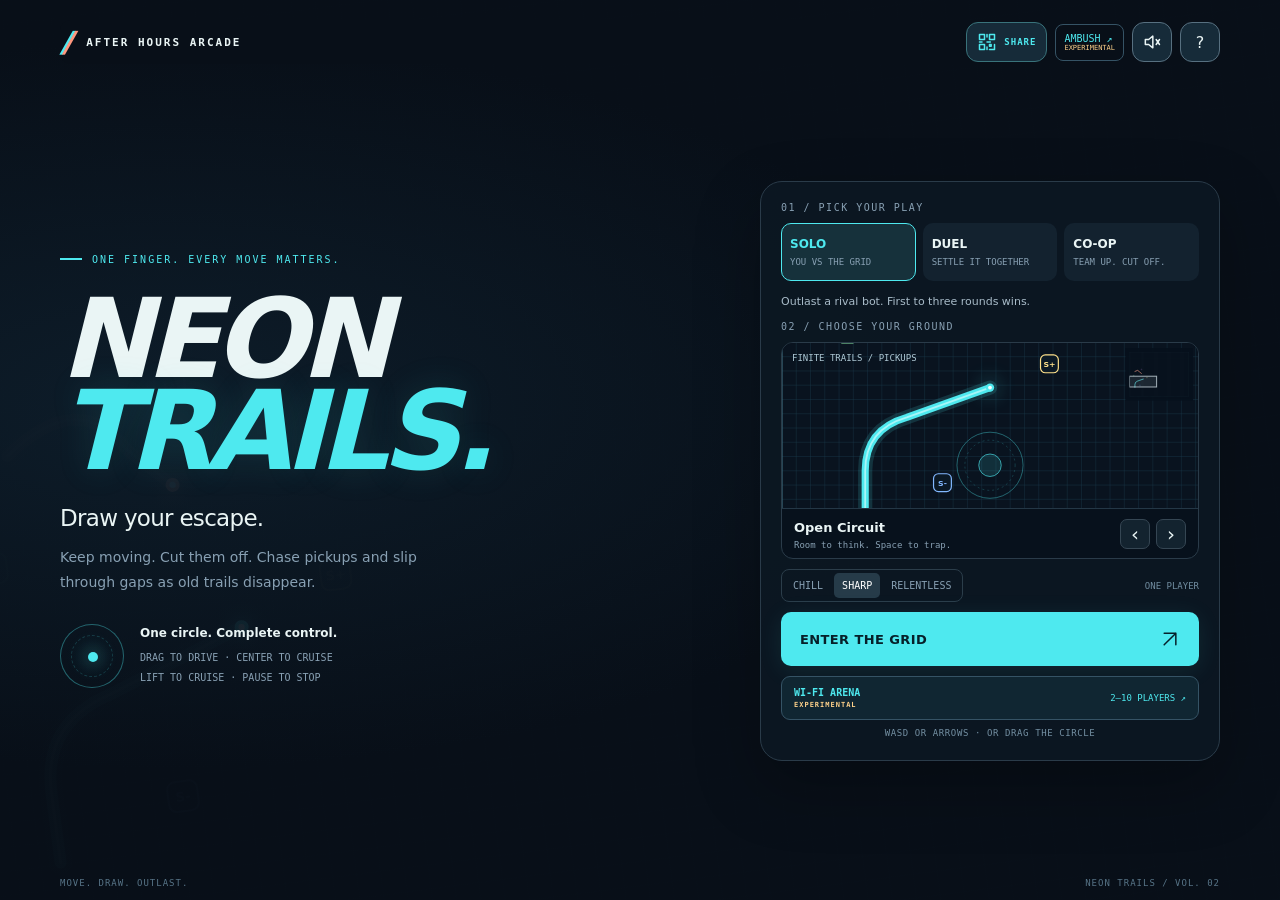
==== commit 2b6d1cd8: "Add neon QR sharing and Home Screen guidance" ====
--- a/index.html
+++ b/index.html
@@ -8,6 +8,11 @@
 <meta name="apple-mobile-web-app-status-bar-style" content="black">
 <meta name="description" content="Draw your escape. One-finger neon trail battles for solo, face-to-face duels, and local co-op.">
 <title>Neon Trails</title>
+<meta name="apple-mobile-web-app-title" content="Neon Trails">
+<link rel="manifest" href="manifest.webmanifest">
+<link rel="icon" href="assets/neon-icon.svg" type="image/svg+xml">
+<link rel="apple-touch-icon" href="assets/apple-touch-icon.png">
+<script src="share.js" defer></script>
 <style>
 :root{color-scheme:dark;--bg:#080f18;--panel:#0c1723;--line:#243746;--ink:#eaf5f5;--muted:#88a0b3;--cyan:#4ee9ef;--coral:#ff977e;--mono:ui-monospace,SFMono-Regular,Consolas,monospace;--sans:Inter,ui-sans-serif,system-ui,-apple-system,BlinkMacSystemFont,"Segoe UI",sans-serif}
 *{box-sizing:border-box}html,body{margin:0;width:100%;height:100%;overflow:hidden;overscroll-behavior:none;background:var(--bg);color:var(--ink);font-family:var(--sans)}button,input{font:inherit}button{cursor:pointer;border:0;color:inherit;-webkit-tap-highlight-color:transparent}button:focus-visible,input:focus-visible{outline:2px solid white;outline-offset:5px}button:disabled{cursor:default;opacity:.5}[hidden]{display:none!important}button svg{width:20px;height:20px;fill:none;stroke:currentColor;stroke-width:1.8;stroke-linecap:round;stroke-linejoin:round}#scene{position:fixed;inset:0;width:100%;height:100%;touch-action:none}#game,#game *,#scene{-webkit-user-select:none;user-select:none;-webkit-touch-callout:none}#game{position:fixed;inset:0;touch-action:none;pointer-events:none}button{touch-action:manipulation}.menu{position:fixed;inset:0;overflow:auto;padding:30px max(28px,calc((100vw - 1160px)/2));background:radial-gradient(ellipse at 13% 45%,#15314466,transparent 52%),linear-gradient(120deg,#080f18f5,#080f18d9)}.topbar,.brand,.top-actions,.row{display:flex;align-items:center;justify-content:space-between}.brand{justify-content:flex-start;gap:12px;font:600 11px var(--mono);letter-spacing:2px}.mark{display:inline-flex;color:var(--cyan);font:900 29px var(--sans);font-style:italic;letter-spacing:-8px;margin-right:9px}.mark i{color:var(--coral);font-style:inherit}.icon-button{width:40px;height:40px;display:grid;place-items:center;background:#10202b;border:1px solid #30424e;border-radius:12px}.top-actions{gap:8px}.menu-grid{display:grid;grid-template-columns:1fr 460px;gap:70px;align-items:center;min-height:calc(100dvh - 135px);padding:34px 0}.eyebrow{font:10px var(--mono);letter-spacing:2px;color:var(--cyan);display:flex;align-items:center;gap:10px}.eyebrow:before{content:"";width:22px;height:2px;background:currentColor}.intro h1{font-size:clamp(70px,8.6vw,116px);line-height:.84;letter-spacing:-7px;font-weight:900;font-style:italic;margin:28px 0}.intro h1 span{display:block;color:var(--cyan);text-shadow:0 0 36px #3ecfd322}.intro .lead{font-size:23px;letter-spacing:-.7px;margin:28px 0 12px}.intro .description{color:var(--muted);max-width:360px;font-size:14px;line-height:1.75}.control-lesson{margin-top:30px;display:flex;align-items:center;gap:16px}.mini-pad{width:64px;height:64px;position:relative;border:1px solid #4ee9ef60;border-radius:50%;background:radial-gradient(circle,#4ee9ef0a 20%,transparent 60%)}.mini-pad:before{content:"";position:absolute;inset:10px;border:1px dashed #4ee9ef30;border-radius:50%}.mini-pad:after{content:"";position:absolute;left:27px;top:27px;width:10px;height:10px;background:var(--cyan);box-shadow:0 0 15px #4ee9ef66;border-radius:50%}.control-lesson strong{display:block;font-size:12px;font-weight:600;margin-bottom:6px}.control-lesson span{font:10px var(--mono);color:var(--muted);line-height:1.6}.setup{border:1px solid #2a3b49;background:#0c1823d9;border-radius:22px;padding:25px;box-shadow:0 25px 65px #0004}.section-label{font:10px var(--mono);letter-spacing:1.5px;color:var(--muted);margin:0 0 12px}.modes{display:grid;grid-template-columns:repeat(3,1fr);gap:7px}.mode{padding:13px 8px;border-radius:10px;background:#13222f;border:1px solid transparent;text-align:left}.mode b{display:block;font-size:12px}.mode small{display:block;font:9px var(--mono);color:var(--muted);margin-top:6px}.mode[aria-pressed=true]{border-color:var(--cyan);background:#16313b}.mode[aria-pressed=true] b{color:var(--cyan)}.mode-description{height:31px;display:flex;align-items:center;color:#a9bcc9;font-size:11px;margin:10px 0 13px}.arena-card{border:1px solid #2a3b49;border-radius:12px;overflow:hidden;background:#07111c}.arena-preview{display:block;width:100%;height:158px}.arena-caption{border-top:1px solid #243746;padding:12px 14px;display:flex;align-items:center;justify-content:space-between}.arena-caption b{font-size:13px}.arena-caption small{display:block;font:9px var(--mono);color:var(--muted);margin-top:4px}.arena-nav{display:flex;gap:6px}.arena-nav button{width:30px;height:30px;border-radius:7px;border:1px solid #354653;background:#13232f;font-size:20px}.options{display:flex;align-items:center;justify-content:space-between;gap:12px;margin:18px 0}.options label{font:10px var(--mono);color:#b5c4cd;display:flex;align-items:center;gap:7px}.options input{accent-color:var(--cyan);width:16px;height:16px}.difficulty{display:flex;gap:3px;border:1px solid #2b3d4a;border-radius:8px;padding:3px}.difficulty button{padding:7px 8px;background:transparent;color:var(--muted);border-radius:5px;font:10px var(--mono)}.difficulty button[aria-pressed=true]{background:#263b49;color:white}.launch{width:100%;display:flex;align-items:center;justify-content:space-between;background:var(--cyan);color:#06202a;padding:17px 19px;border-radius:10px;font-size:13px;font-weight:800;letter-spacing:.4px;box-shadow:0 4px 25px #4ee9ef18}.launch:hover{background:#8af7f7}.launch span:last-child{font-size:21px;line-height:1}.setup-foot{margin:13px 0 0;text-align:center;color:#7490a3;font:9px var(--mono);letter-spacing:.6px}.menu-footer{display:flex;justify-content:space-between;color:#577487;font:9px var(--mono);letter-spacing:1px;padding-bottom:8px}.player-panel{position:absolute;pointer-events:none;transform-origin:center center;color:var(--player)}.player-top{position:absolute;left:20px;right:20px;top:12px;display:flex;align-items:center;justify-content:space-between;height:27px}.player-tag{font:700 11px var(--mono);border:1px solid currentColor;border-radius:7px;padding:6px 8px;box-shadow:0 0 16px color-mix(in srgb,var(--player) 8%,transparent)}.round-label{font:9px var(--mono);letter-spacing:1px;color:#839aaa}.score{font:700 14px var(--mono);letter-spacing:5px;color:#dce9ec}.player-status{position:absolute;text-align:center;font:9px var(--mono);letter-spacing:1px;color:#839bab;width:100%;left:0}.pad{position:absolute;border-radius:50%;border:1.5px solid color-mix(in srgb,var(--player) 50%,transparent);background:radial-gradient(circle,color-mix(in srgb,var(--player) 9%,#08121d) 0%,#09141fdf 67%);touch-action:none;pointer-events:auto;box-shadow:0 0 20px #0005}.pad:before{content:"";position:absolute;inset:12%;border:1px dashed color-mix(in srgb,var(--player) 26%,transparent);border-radius:50%}.pad:after{content:"";position:absolute;inset:39%;border:1px solid #ffffff15;border-radius:50%;background:#ffffff05}.pad.held{border-color:var(--player);box-shadow:0 0 25px color-mix(in srgb,var(--player) 12%,transparent)}.knob{position:absolute;left:50%;top:50%;width:34%;height:34%;margin-left:-17%;margin-top:-17%;border-radius:50%;border:1px solid color-mix(in srgb,var(--player) 75%,white);background:color-mix(in srgb,var(--player) 16%,#101c27);box-shadow:inset 0 0 15px #ffffff06;pointer-events:none;z-index:2}.knob:after{content:"";position:absolute;inset:43%;border-radius:50%;background:var(--player);box-shadow:0 0 10px var(--player)}.pad-label{position:absolute;width:100%;left:0;text-align:center;font:8px var(--mono);letter-spacing:1.5px;color:#637f91}.game-toolbar{position:absolute;display:flex;gap:5px;transform:translate(-50%,-50%);z-index:8;pointer-events:auto;padding:4px;background:#080f18;border:1px solid #243440;border-radius:12px}.game-toolbar .icon-button{width:31px;height:31px;background:#0c1722;border:0;border-radius:8px}.game-toolbar svg{width:16px;height:16px}.round-message{position:absolute;left:8%;width:84%;text-align:center;transform:translateY(-50%);background:#08121df0;border:1px solid #29414f;border-radius:15px;padding:18px 10px;box-shadow:0 12px 40px #0009}.round-message small{font:9px var(--mono);color:#8fa9b8;letter-spacing:2px}.round-message h2{font-size:clamp(22px,4vw,40px);letter-spacing:-1px;font-style:italic;line-height:1.1;margin:11px 0 8px;text-transform:uppercase}.round-message p{color:#b4c5ce;font-size:11px;line-height:1.5;margin:0}.ready{position:absolute;left:50%;transform:translate(-50%,-50%);width:180px;max-width:80%;padding:14px 10px;border-radius:10px;background:var(--player);color:#081720;font:700 11px var(--mono);pointer-events:auto}.overlay{position:fixed;inset:0;background:#040a12cf;backdrop-filter:blur(12px);display:flex;align-items:center;justify-content:center;padding:20px;z-index:20}.dialog{max-width:450px;width:100%;max-height:94dvh;overflow:auto;border:1px solid #304451;border-radius:20px;background:#0e1b28;padding:30px;box-shadow:0 25px 100px #0008}.dialog .eyebrow{font-size:9px}.dialog h2{font-size:35px;letter-spacing:-1px;margin:17px 0;font-style:italic}.dialog p{font-size:13px;color:#a2b8c6;line-height:1.7}.dialog .launch{margin-top:18px}.secondary{width:100%;padding:13px;background:transparent;border:1px solid #344754;border-radius:9px;margin-top:10px;color:#c5d5dd;font-size:12px}.help-controls{display:grid;grid-template-columns:1fr 1fr;gap:16px;margin:21px 0}.help-controls b{font:10px var(--mono);color:var(--cyan)}.help-controls p{font:11px/1.8 var(--mono);margin-top:7px}.help-rules{padding:15px 0;border-top:1px solid #2b3b48;border-bottom:1px solid #2b3b48}.toast{position:fixed;bottom:24px;left:50%;transform:translateX(-50%);z-index:30;padding:12px 18px;border:1px solid #314654;border-radius:10px;background:#0d1b27;color:#c9dce4;font-size:12px;pointer-events:none}
@@ -41,12 +46,13 @@
 @media(max-height:500px) and (min-aspect-ratio:6/5){.menu{padding-top:calc(env(safe-area-inset-top,0px) + 12px)}}
 .setup-footer{display:grid;gap:8px;min-height:0}.wifi-entry{display:flex;align-items:center;justify-content:space-between;gap:8px;min-height:44px;padding:10px 12px;border:1px solid #355365;border-radius:9px;background:#102632;color:var(--cyan);text-decoration:none;font:10px var(--mono)}.wifi-entry b{font-weight:700}.wifi-entry small{display:block;font-size:7px;color:#ffd28b;letter-spacing:1px;margin-top:3px}.wifi-entry span{font-size:9px;white-space:nowrap}.wifi-entry:hover{background:#193743}
 </style>
+<link rel="stylesheet" href="share.css">
 </head>
 <body>
 <canvas id="scene" aria-label="Neon Trails game arena"></canvas>
 <div id="safe-frame" aria-hidden="true"></div>
 <main class="menu" id="menu">
-  <header class="topbar"><div class="brand"><span class="mark">/<i>/</i></span> AFTER HOURS ARCADE</div><div class="top-actions"><a href="ambush.html" style="color:var(--cyan);font:10px var(--mono);text-decoration:none;padding:8px;border:1px solid #355365;border-radius:8px">AMBUSH ↗<small style="display:block;font-size:7px;color:#ffd28b">EXPERIMENTAL</small></a><button class="icon-button" id="sound-menu" aria-label="Turn sound on"></button><button class="icon-button" id="help-open" aria-label="How to play">?</button></div></header>
+  <header class="topbar"><div class="brand"><span class="mark">/<i>/</i></span><span class="brand-name">AFTER HOURS ARCADE</span></div><div class="top-actions"><button class="icon-button share-open" id="share-open" aria-label="Share Neon Trails" aria-haspopup="dialog" aria-controls="share-dialog" title="Share Neon Trails"><svg aria-hidden="true" viewBox="0 0 24 24"><path d="M3 3h6v6H3zM15 3h6v6h-6zM3 15h6v6H3zM15 15h2v2h-2zM21 15v6h-6M12 3v3M3 12h3M12 12h4M12 18v3"/></svg><span>SHARE</span></button><a href="ambush.html" style="color:var(--cyan);font:10px var(--mono);text-decoration:none;padding:8px;border:1px solid #355365;border-radius:8px">AMBUSH ↗<small style="display:block;font-size:7px;color:#ffd28b">EXPERIMENTAL</small></a><button class="icon-button" id="sound-menu" aria-label="Turn sound on"></button><button class="icon-button" id="help-open" aria-label="How to play">?</button></div></header>
   <div class="menu-grid">
     <section class="intro"><div class="eyebrow">ONE FINGER. EVERY MOVE MATTERS.</div><h1>NEON<span>TRAILS.</span></h1><p class="lead">Draw your escape.</p><p class="description">Keep moving. Cut them off. Chase pickups and slip through gaps as old trails disappear.</p><div class="control-lesson"><div class="mini-pad" aria-hidden="true"></div><div><strong>One circle. Complete control.</strong><span>DRAG TO DRIVE · CENTER TO CRUISE<br>LIFT TO CRUISE · PAUSE TO STOP</span></div></div></section>
     <section class="setup" aria-label="Set up a match"><p class="section-label">01 / PICK YOUR PLAY</p><div class="modes" role="group" aria-label="Game mode"><button class="mode" data-mode="solo" aria-pressed="true"><b>SOLO</b><small>YOU VS THE GRID</small></button><button class="mode" data-mode="duel" aria-pressed="false"><b>DUEL</b><small>SETTLE IT TOGETHER</small></button><button class="mode" data-mode="coop" aria-pressed="false"><b>CO-OP</b><small>TEAM UP. CUT OFF.</small></button></div><p class="mode-description" id="mode-description">Outlast a rival bot. First to three rounds wins.</p><p class="section-label">02 / CHOOSE YOUR GROUND</p><div class="arena-card"><canvas class="arena-preview" id="arena-preview" aria-label="Selected arena preview"></canvas><div class="arena-caption"><div><b id="arena-name">Open Circuit</b><small id="arena-detail">Room to think. Space to trap.</small></div><div class="arena-nav"><button id="map-prev" aria-label="Previous arena">‹</button><button id="map-next" aria-label="Next arena">›</button></div></div></div><div class="options"><div class="difficulty" role="group" aria-label="Bot difficulty"><button data-difficulty="easy" aria-pressed="false">CHILL</button><button data-difficulty="normal" aria-pressed="true">SHARP</button><button data-difficulty="hard" aria-pressed="false">RELENTLESS</button></div><label id="tabletop-option" hidden><input type="checkbox" id="tabletop" checked> FACE TO FACE</label><span id="solo-hint" style="font:9px var(--mono);color:#718da0">ONE PLAYER</span></div><button class="launch" id="start"><span id="start-label">ENTER THE GRID</span><svg aria-hidden="true" viewBox="0 0 24 24"><path d="M5 19 19 5M5 5h14v14"/></svg></button><div class="setup-footer"><a class="wifi-entry" href="wifi.html"><b>WI-FI ARENA <small>EXPERIMENTAL</small></b><span>2–10 PLAYERS ↗</span></a><p class="setup-foot" id="setup-foot">WASD OR ARROWS · OR DRAG THE CIRCLE</p></div></section>
@@ -56,6 +62,22 @@
 <div class="overlay" id="pause" hidden><section class="dialog" role="dialog" aria-modal="true" aria-labelledby="pause-title"><div class="eyebrow">THE GRID CAN WAIT.</div><h2 id="pause-title">Take a breath.</h2><p>Your round is paused. Place a fresh finger on the circle when you return.</p><button class="launch" id="resume">BACK TO THE GRID <svg aria-hidden="true" viewBox="0 0 24 24"><path d="M5 19 19 5M5 5h14v14"/></svg></button><button class="secondary" id="restart">Restart match</button><button class="secondary" id="home">Return to menu</button></section></div>
 <div class="overlay" id="help" hidden><section class="dialog" role="dialog" aria-modal="true" aria-labelledby="help-title"><div class="eyebrow">A LITTLE ROOM TO MANEUVER.</div><h2 id="help-title">Make your own way.</h2><p>Guide your glowing particle through the grid. Every line you leave is solid. Hit a trail, an obstacle, another rider, or the closing boundary and you're out.</p><div class="help-controls"><div><b>ONE FINGER</b><p>Touch the circle.<br>Drag toward your direction.<br>Farther out = faster.<br>Center or release = keep cruising.<br>Use pause to stop the game.</p></div><div><b>KEYBOARD</b><p>P1 · WASD<br>P2 · Arrow keys<br>Solo · either set<br>P or Escape · pause</p></div></div><p class="help-rules">Turns follow a small, smooth arc. Particles never stop during a round. Your trail has a limited length: its tail disappears as you move, reopening routes. The boundary only starts closing after 40 seconds. Keep an escape route toward the center.</p><p><b>Pickups affect whoever collects them.</b> L+ adds 180 to your trail; L- removes 180 (limits: 180–1100). S+ boosts speed by 35%; S- reduces it by 30% for 10 seconds. Speed effects replace each other; another pickup refreshes the timer. Pickups return after 5 seconds. Your trail and speed reset each round.</p><p>First team to three round wins. Simultaneous crashes are a draw. In co-op, at least one teammate must survive both bots. All trails are solid, including your teammate's.</p><p>Each view fills its half of the screen. Steer with the circle at the bottom of your view. Its thumb marker follows your finger while your particle stays visible above the controls as the larger arena scrolls around it. Drag to the edge of the circle for maximum speed. The corner radar shows the full map, every trail and your camera window. Face-to-face rotates each view and radar toward its player, keeping the steering circles near opposite ends of the phone. Turn it off for side-by-side keyboard play. Arenas rotate between rounds.</p><button class="launch" id="help-close">GOT IT. LET'S GO. <svg aria-hidden="true" viewBox="0 0 24 24"><path d="M5 19 19 5M5 5h14v14"/></svg></button></section></div>
 <div class="toast" id="toast" hidden></div>
+<dialog class="share-modal" id="share-dialog" aria-labelledby="share-title" aria-describedby="share-description">
+  <div class="share-heading"><span class="eyebrow">PASS THE TRAIL.</span><button class="icon-button" id="share-close" aria-label="Close share panel" autofocus><svg aria-hidden="true" viewBox="0 0 24 24"><path d="m6 6 12 12M18 6 6 18"/></svg></button></div>
+  <h2 id="share-title">Good games.<br><span>Better together.</span></h2>
+  <p id="share-description">Scan the code. Enter the grid.</p>
+  <img class="share-qr" src="assets/neon-qr.svg" width="360" height="360" alt="QR code to open Neon Trails, framed by cyan and coral neon trails">
+  <label class="share-url-label" for="share-url">NEON TRAILS / GAME LINK</label>
+  <input id="share-url" class="share-url" type="url" readonly spellcheck="false" value="https://jenschristianschroder.github.io/Neon-Trails/" aria-label="Game URL">
+  <div class="share-actions"><button class="launch" id="share-native" hidden><span>Share game</span><svg aria-hidden="true" viewBox="0 0 24 24"><path d="M12 15V3m-4 4 4-4 4 4M6 11H4v10h16V11h-2"/></svg></button><button class="secondary" id="share-copy">Copy link</button></div>
+  <p class="share-status" id="share-status" role="status" aria-live="polite"></p>
+  <section class="share-install" aria-labelledby="share-install-title">
+    <div class="share-install-heading"><svg aria-hidden="true" viewBox="0 0 24 24"><rect x="6" y="2" width="12" height="20" rx="3"/><path d="M10 18h4M12 6v8m-3-3 3 3 3-3"/></svg><div><h3 id="share-install-title">Add to Home Screen</h3><p>For the best experience. One tap to play.</p></div></div>
+    <p class="share-installed" id="share-installed" hidden>You're already playing from your Home Screen.</p>
+    <button class="secondary" id="share-install-button" hidden>Add to Home Screen</button>
+    <details id="share-install-help"><summary>How to add the game <span aria-hidden="true">+</span></summary><div class="share-install-steps"><p><strong>iPhone / iPad · Safari</strong>Open Safari's Share menu (you may need to tap <b>…</b> first), then <b>Add to Home Screen</b> → <b>Add</b>. Leave <b>Open as Web App</b> on if shown.</p><p><strong>Android · Chrome</strong>Open the <b>⋮</b> menu → <b>Install and create shortcut</b> → <b>Install</b> or <b>Create shortcut</b>. Some versions call this <b>Add to Home screen</b>.</p></div></details>
+  </section>
+</dialog>
 <script>
 (() => {
   'use strict';
@@ -547,3 +569,4 @@
 </script>
 </body>
 </html>
+
--- a/share.css
+++ b/share.css
@@ -0,0 +1,36 @@
+/* The share panel scrolls independently; the game menu keeps its fixed layout. */
+.topbar .share-open{width:auto;min-width:44px;min-height:40px;display:flex;justify-content:center;gap:7px;padding:0 10px;color:var(--cyan);border-color:#39737b}
+.share-open span{font:700 9px var(--mono);letter-spacing:1px}
+.share-modal{width:420px;max-width:calc(100vw - 24px);max-height:calc(100dvh - env(safe-area-inset-top,0px) - env(safe-area-inset-bottom,0px) - 24px);margin:auto;padding:22px;overflow:auto;overscroll-behavior:contain;touch-action:pan-y;border:1px solid #365966;border-radius:22px;background:radial-gradient(ellipse at 0 0,#12353c70,transparent 55%),#0b1722;color:var(--ink);box-shadow:0 24px 100px #000a}
+.share-modal::backdrop{background:#030911dc;backdrop-filter:blur(10px)}
+.share-heading{display:flex;align-items:center;justify-content:space-between;gap:12px}
+.share-heading .eyebrow{font-size:9px;letter-spacing:2px}
+.share-heading .icon-button{width:36px;height:36px;flex-shrink:0}
+.share-modal h2{font-size:32px;font-style:italic;font-weight:900;line-height:1.06;letter-spacing:-1.2px;margin:10px 0}
+.share-modal h2 span{color:var(--cyan)}
+.share-modal>p{margin:0;color:#9db6c4;font-size:12px;line-height:1.5}
+.share-qr{display:block;width:min(100%,300px);height:auto;margin:10px auto 12px}
+.share-url-label{display:block;margin-bottom:7px;color:#85a8b8;font:8px var(--mono);letter-spacing:1.4px}
+.share-url{display:block;width:100%;min-width:0;border:1px solid #304b5c;border-radius:8px;padding:11px 10px;background:#07121d;color:#b8d8df;font:10px var(--mono);text-overflow:ellipsis}
+.share-actions{display:flex;gap:8px;margin-top:10px}
+.share-actions button{min-height:44px;flex:1;width:auto;margin:0;padding:12px;font-size:12px}
+.share-actions .launch{gap:8px}
+.share-actions .launch span{font-size:12px}
+.share-modal .share-status{min-height:24px;padding-top:6px;color:#a3e5de;font-size:11px}
+.share-install{border-top:1px solid #274452;padding-top:14px;margin-top:4px}
+.share-install-heading{display:flex;align-items:center;gap:12px}
+.share-install-heading>svg{width:25px;height:30px;fill:none;stroke:var(--coral);stroke-width:1.6;stroke-linecap:round;stroke-linejoin:round;flex-shrink:0}
+.share-install h3{font-size:14px;letter-spacing:-.2px;margin:0 0 4px}
+.share-install p{font-size:11px;line-height:1.7;color:#9db6c4;margin:0}
+.share-install details{margin-top:10px}
+.share-install summary{display:flex;align-items:center;justify-content:space-between;padding:10px 0;min-height:40px;cursor:pointer;font-size:11px;color:#c0d8df;list-style:none}
+.share-install summary::-webkit-details-marker{display:none}
+.share-install summary span{color:var(--cyan);font-size:18px}
+.share-install details[open] summary span{transform:rotate(45deg)}
+.share-install summary:focus-visible{outline:2px solid white;outline-offset:3px}
+.share-install-steps{display:grid;gap:12px;padding:4px 0 6px}
+.share-install-steps strong{display:block;margin-bottom:3px;font-size:11px;color:var(--cyan)}
+.share-install-steps b{font-weight:600;color:#d2e6ec}
+.share-install .share-installed{margin-top:10px;color:var(--cyan)}
+@media(max-width:500px){.topbar .brand-name{display:none}.topbar .brand{gap:0}.topbar .top-actions{gap:6px}.topbar .share-open{min-height:34px;padding:0 9px}.share-modal{padding:18px}.share-modal h2{font-size:29px}}
+@media(max-height:700px){.share-qr{width:min(100%,250px)}.share-modal h2{font-size:27px}.share-modal{padding:16px}.share-heading .icon-button{width:34px;height:34px}}
